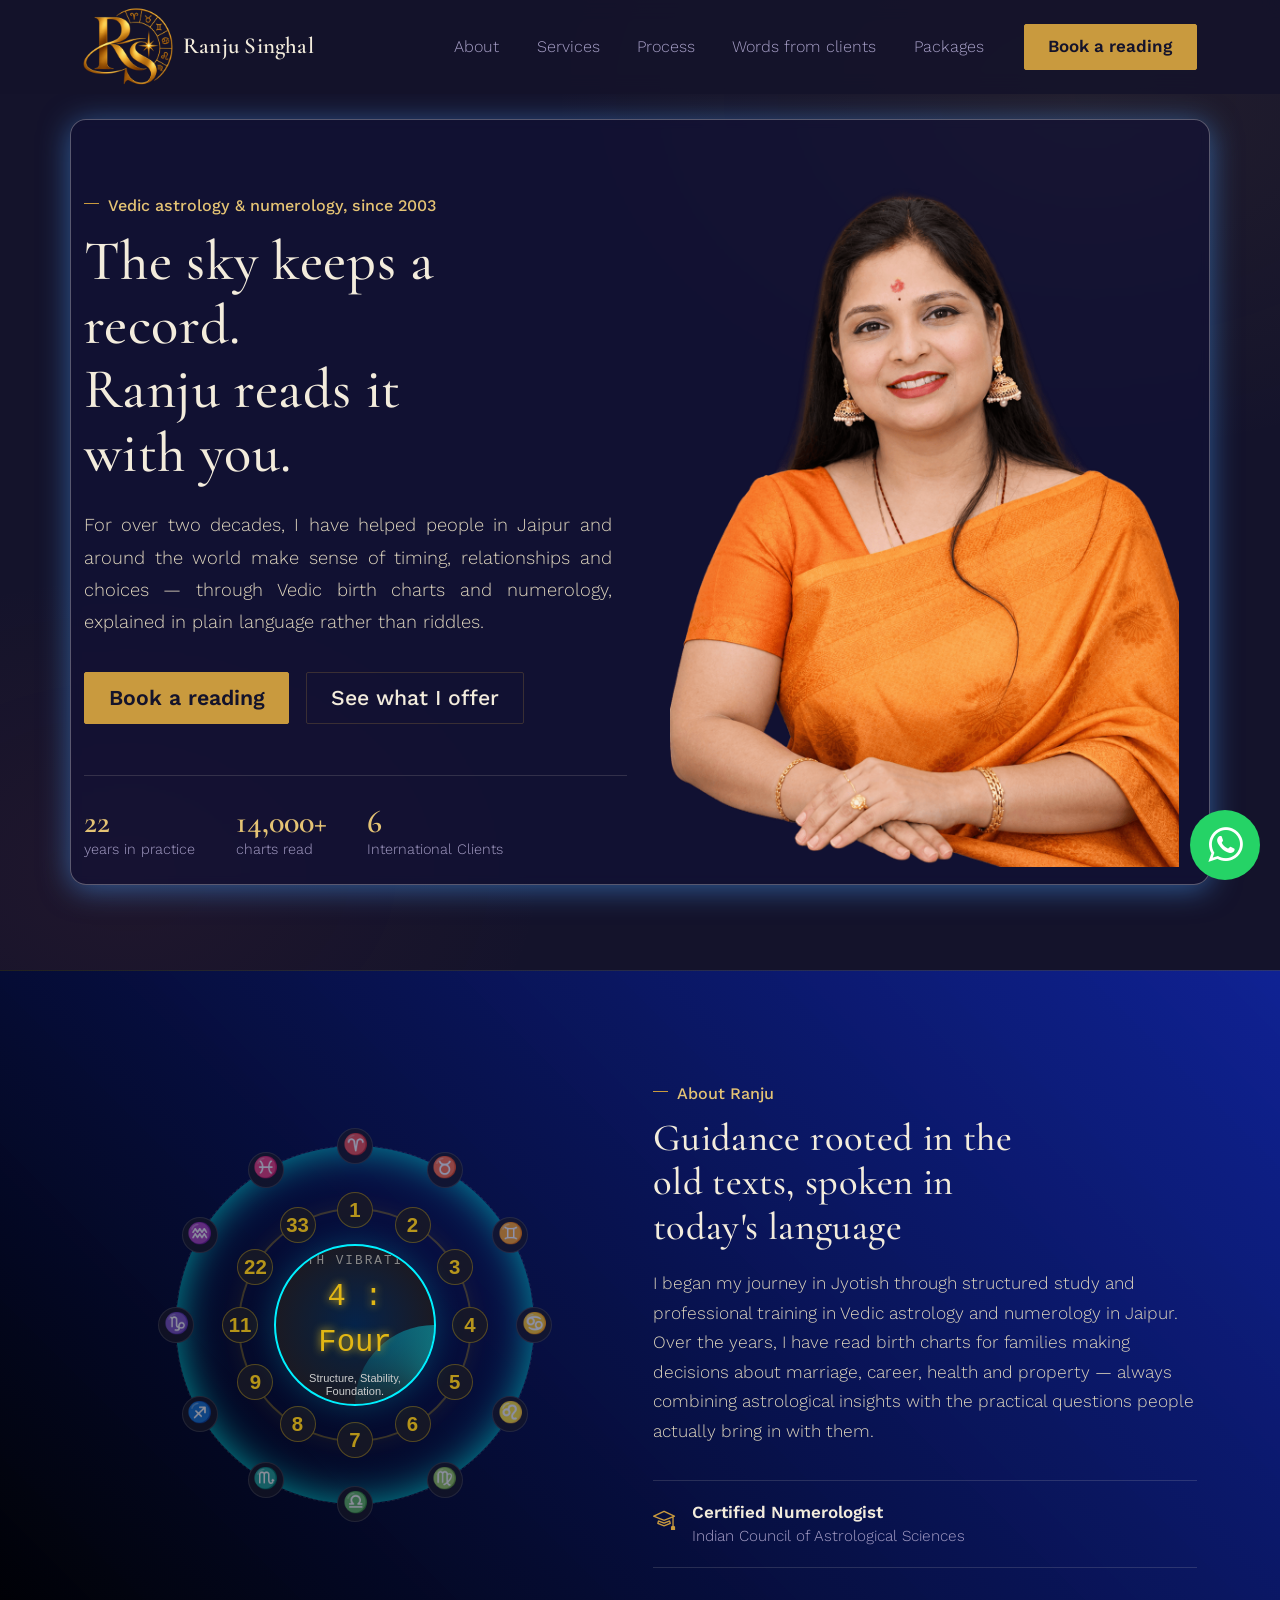
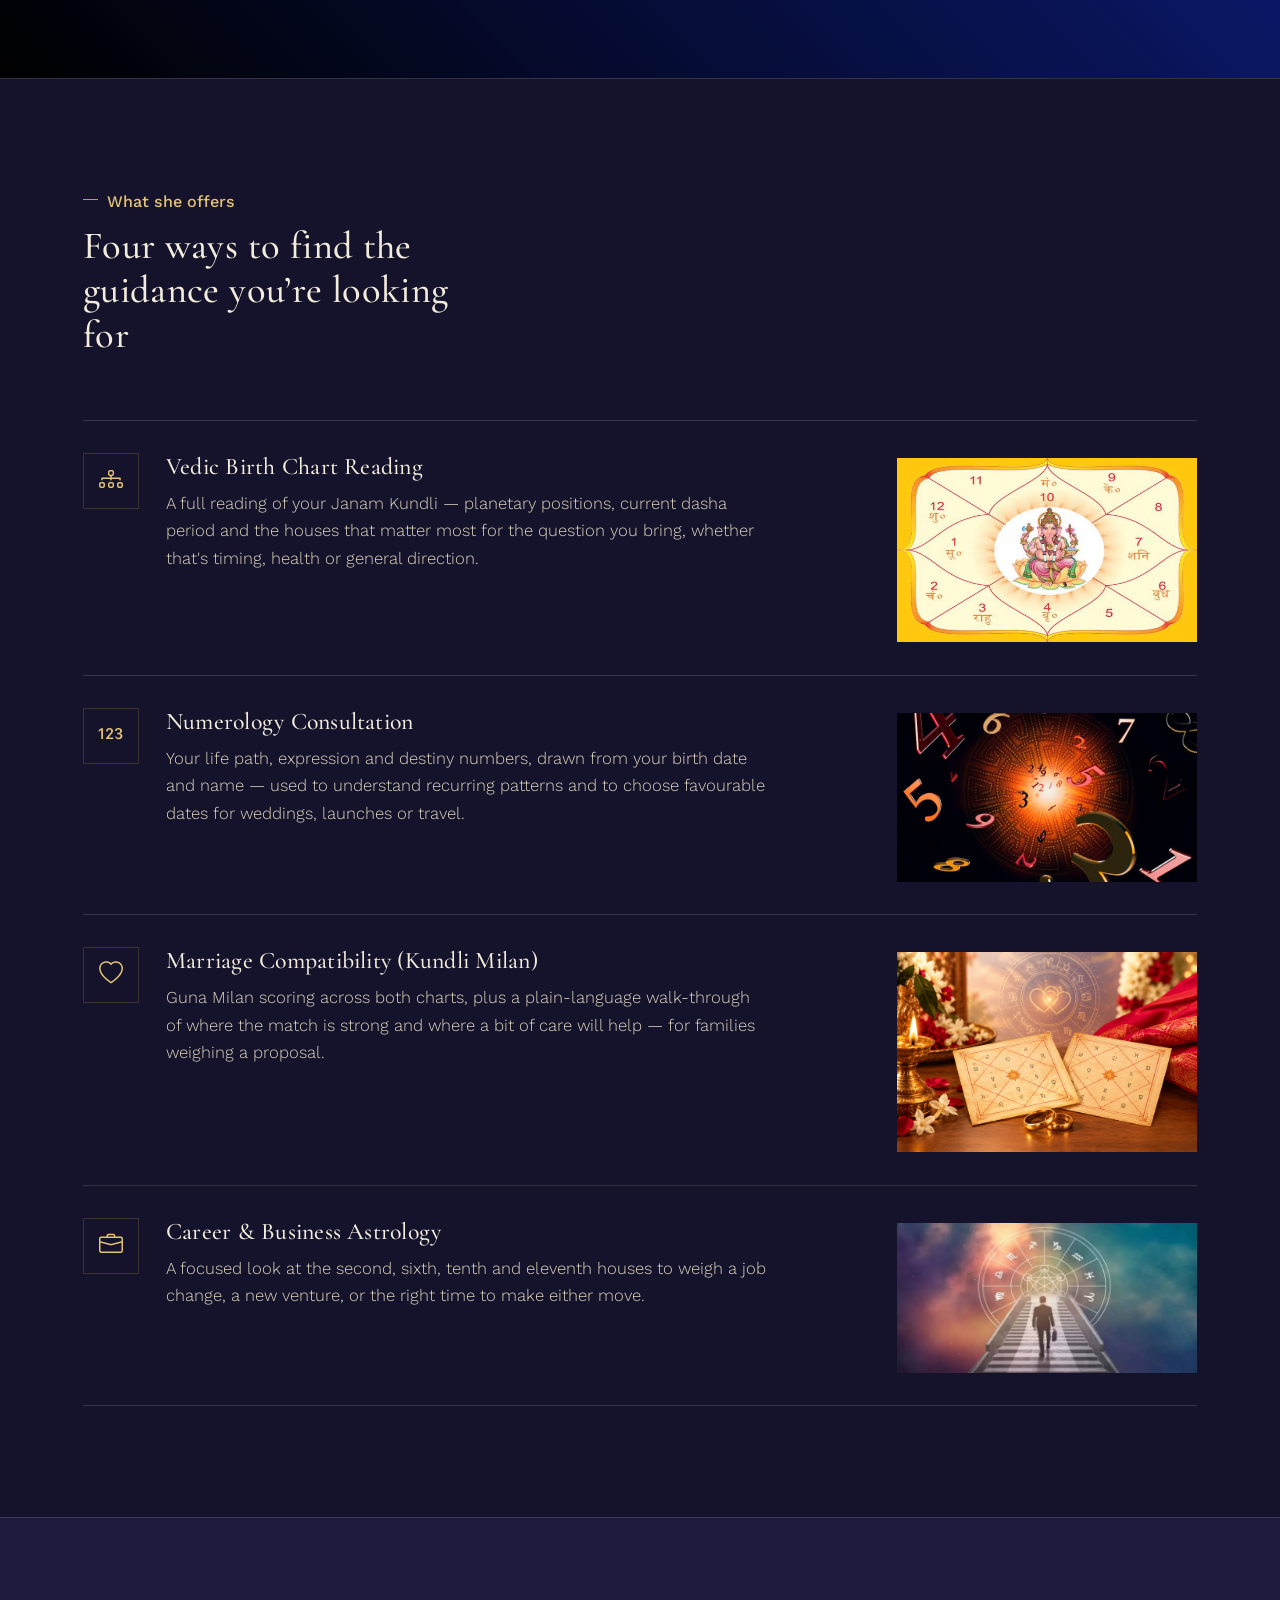
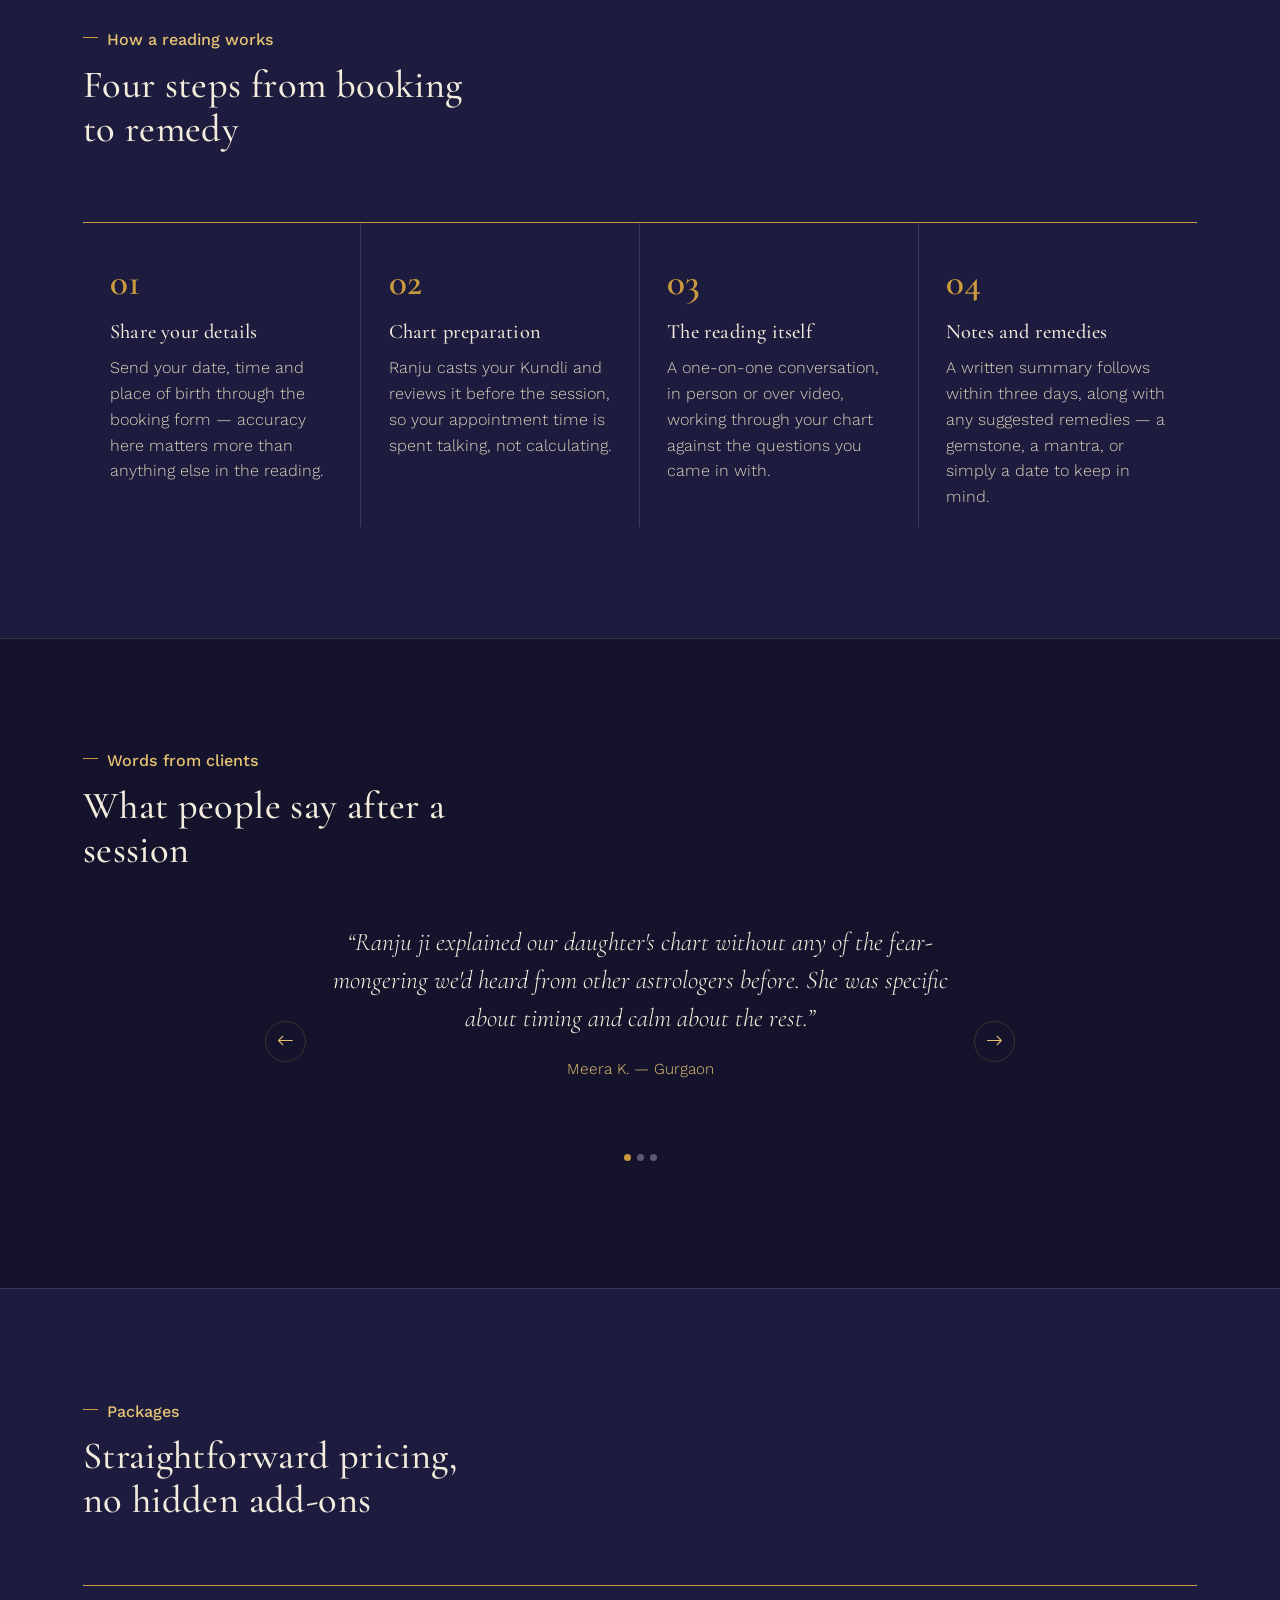
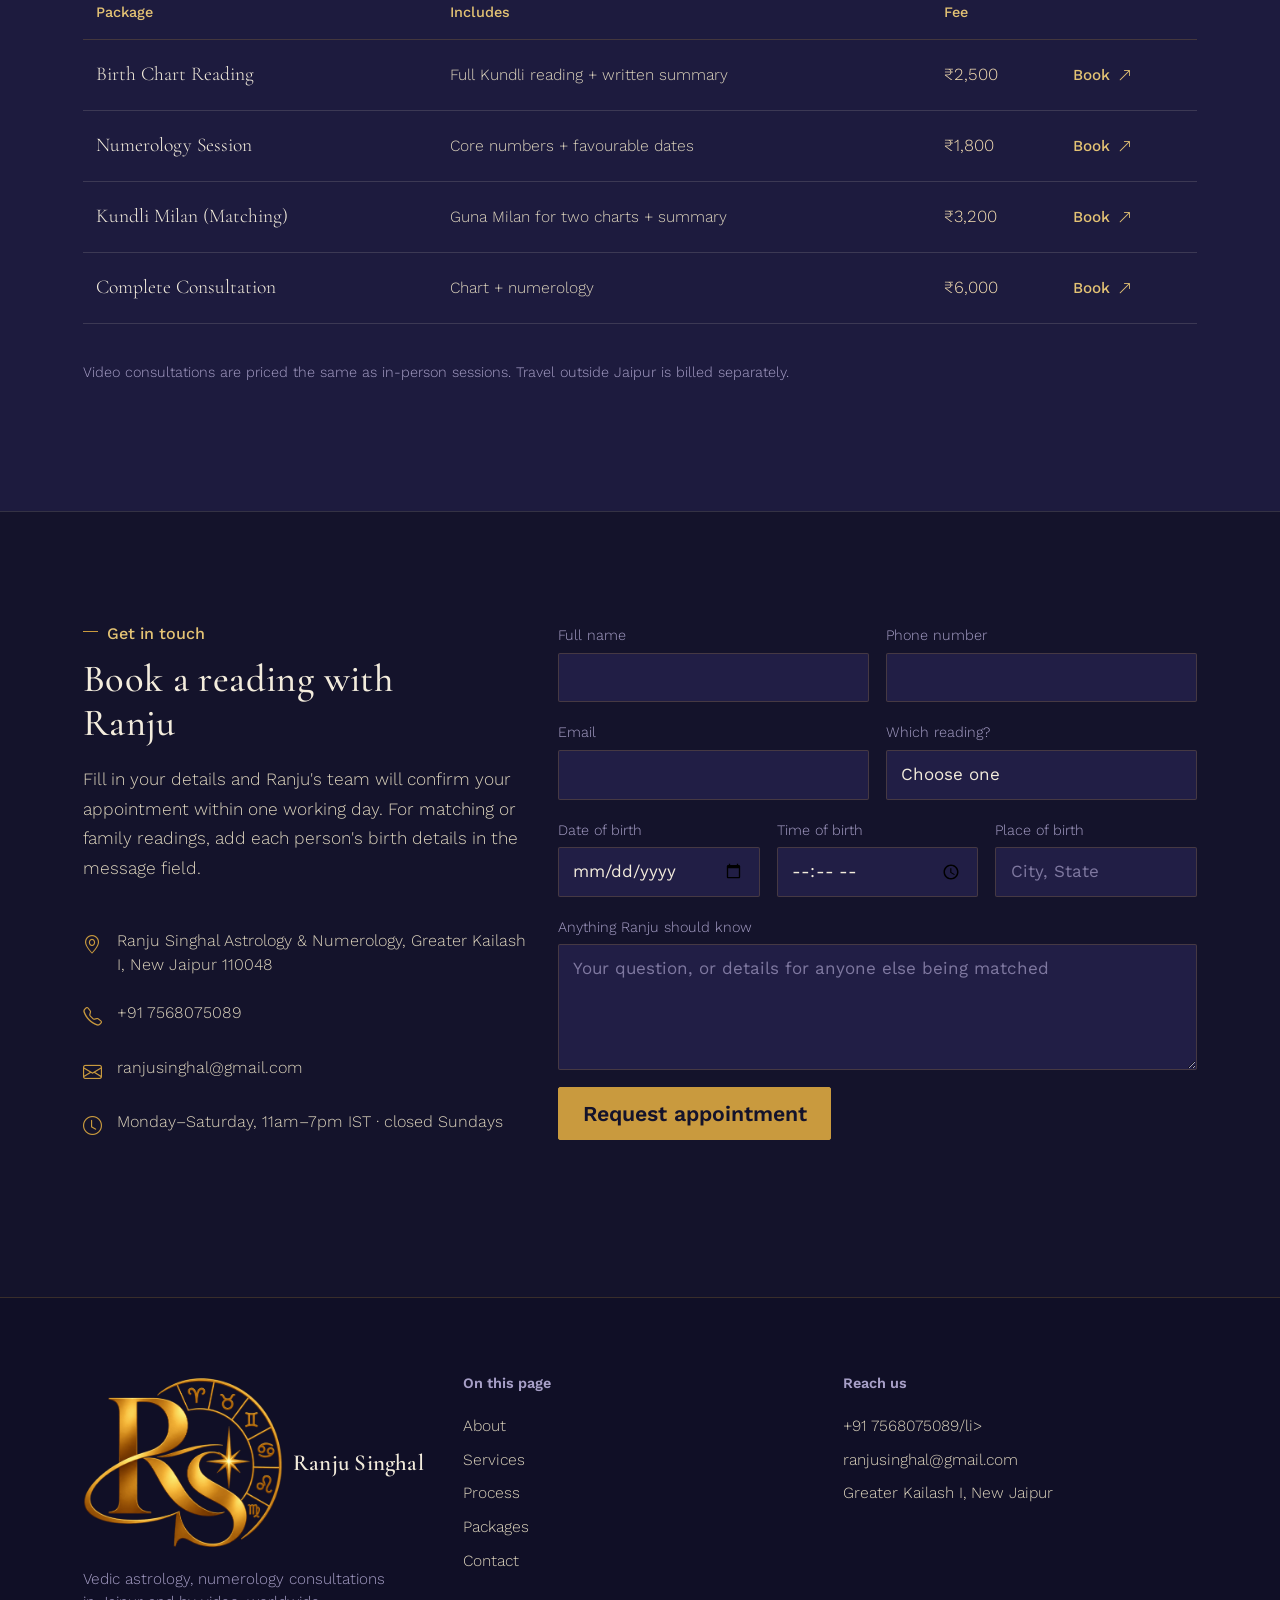
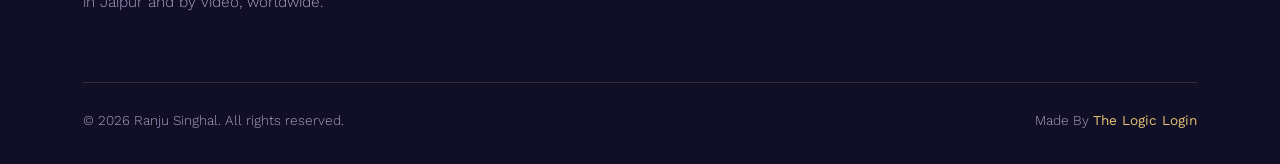
==== index.html @ 1505def8 "First commit" ====
<!DOCTYPE html>
<html lang="en">

<head>
  <meta charset="UTF-8">
  <meta name="viewport" content="width=device-width, initial-scale=1.0">
  <title>Ranju Singhal — Vedic Astrology &amp; Numerology</title>
  <meta name="description"
    content="Ranju Singhal offers Vedic astrology, numerology consultations — birth chart readings, marriage matching, career guidance and personalised remedies.">

  <!-- Bootstrap 5 CSS -->
  <link href="https://cdn.jsdelivr.net/npm/bootstrap@5.3.3/dist/css/bootstrap.min.css" rel="stylesheet">
  <!-- Bootstrap Icons -->
  <link href="https://cdn.jsdelivr.net/npm/bootstrap-icons@1.11.3/font/bootstrap-icons.css" rel="stylesheet">
  <!-- Fonts -->
  <link rel="preconnect" href="https://fonts.googleapis.com">
  <link
    href="https://fonts.googleapis.com/css2?family=Cormorant+Garamond:ital,wght@0,400;0,500;0,600;1,400&family=Work+Sans:wght@300;400;500;600&display=swap"
    rel="stylesheet">

  <link rel="stylesheet" href="style.css">
  <link rel="stylesheet" href="https://cdnjs.cloudflare.com/ajax/libs/font-awesome/4.7.0/css/font-awesome.min.css">

</head>


<body>

  <!-- ================= NAVBAR ================= -->
  <nav class="navbar navbar-expand-lg fixed-top site-nav" id="siteNav">
    <div class="container">
      <a class="navbar-brand" href="#top">
        <span class="brand-mark" aria-hidden="true">
          <!-- <svg width="30" height="30" viewBox="0 0 40 40">
            <circle cx="20" cy="20" r="18" fill="none" stroke="currentColor" stroke-width="1.2" />
            <path d="M20 4 A16 16 0 0 0 20 36 A11 11 0 0 1 20 4Z" fill="currentColor" />
          </svg> -->
          <img src="logo.png" alt="" width="90px">
        </span>
        <span class="brand-text">Ranju Singhal</span>
      </a>
      <button class="navbar-toggler" type="button" data-bs-toggle="collapse" data-bs-target="#navMenu"
        aria-controls="navMenu" aria-expanded="false" aria-label="Toggle navigation">
        <span class="navbar-toggler-icon"></span>
      </button>
      <div class="collapse navbar-collapse" id="navMenu">
        <ul class="navbar-nav ms-auto align-items-lg-center gap-lg-2">
          <li class="nav-item"><a class="nav-link" href="#about">About</a></li>
          <li class="nav-item"><a class="nav-link" href="#services">Services</a></li>
          <li class="nav-item"><a class="nav-link" href="#process">Process</a></li>
          <li class="nav-item"><a class="nav-link" href="#testimonials">Words from clients</a></li>
          <li class="nav-item"><a class="nav-link" href="#packages">Packages</a></li>
          <li class="nav-item ms-lg-3">
            <a class="btn btn-book" href="#contact">Book a reading</a>
          </li>
        </ul>
      </div>
    </div>
  </nav>

  <!-- ================= HERO ================= -->
  <header class="hero" id="top">

    <video autoplay muted loop id="myVideo">

      <source src="planets.mp4" type="video/mp4">


    </video>


    <style>
      #myVideo {
        position: absolute;
        right: 0;
        bottom: 0;
        min-width: 100%;
        min-height: 100%;
      }
    </style>

    <div class="container" style="position: relative;">


      <div class="row align-items-center gy-5 glass"
        style="background: #11113794; background-repeat: no-repeat; background-position: center; background-size: cover;">
        <div class="col-lg-6 order-2 order-lg-1">
          <p class="kicker">Vedic astrology &amp; numerology, since 2003</p>
          <h1 class="hero-title">The sky keeps a record.<br>Ranju reads it with you.</h1>
          <p class="hero-sub">For over two decades, I have helped people in Jaipur and around the world make
            sense of timing, relationships and choices — through Vedic birth charts and numerology, explained in
            plain language rather than riddles.</p>
          <div class="hero-actions">
            <a href="#contact" class="btn btn-book btn-lg">Book a reading</a>
            <a href="#services" class="btn btn-ghost btn-lg">See what I offer</a>
          </div>
          <div class="hero-stats">
            <div>
              <span class="stat-num">22</span>
              <span class="stat-label">years in practice</span>
            </div>
            <div>
              <span class="stat-num">14,000+</span>
              <span class="stat-label">charts read</span>
            </div>
            <div>
              <span class="stat-num">6</span>
              <span class="stat-label">International Clients</span>
            </div>
          </div>
        </div>
        <div class="col-lg-6 order-1 order-lg-2">
          <div class="wheel-wrap">
            <!-- <svg class="chart-wheel" viewBox="0 0 480 480" role="img"
              aria-label="A twelve-house Vedic birth chart wheel">
              <g class="wheel-spin">
                <circle cx="240" cy="240" r="200" class="ring-outer" />
                <circle cx="240" cy="240" r="145" class="ring-mid" />
                <circle cx="240" cy="240" r="60" class="ring-inner" />
                <g class="spokes"></g>
                <g class="ticks"></g>
              </g>
              <g class="glyphs"></g>
              <circle cx="240" cy="240" r="4" class="center-dot" />
            </svg> -->
            <img src="ranju_singhal.png" alt="" style="width: 100%;">
          </div>
        </div>
      </div>
    </div>
  </header>

  <!-- ================= ABOUT ================= -->
  <section class="section about" id="about">
    <div class="container">
      <div class="row gy-5 align-items-center">
        <div class="col-lg-6">

          <!-- <img src="ranju_singhal.png" alt="" style="width: 100%;"> -->
          <div class="astrolabe-wrapper">
            <div class="astrolabe-container" id="astroContainer">

              <canvas id="laserCanvas"></canvas>

              <div class="ring ring-outer" id="zodiacRing">
                <!-- Zodiac signs injected by JS -->
              </div>

              <div class="ring ring-inner" id="numberRing">
                <!-- Numbers injected by JS -->
              </div>

              <div class="center-core">
                <div class="readout-title" id="readoutTitle">Aligning</div>
                <div class="readout-value" id="readoutValue">...</div>
                <div class="readout-desc" id="readoutDesc">Analyzing cosmic and numerical vibrations.</div>
              </div>

            </div>
          </div>

        </div>
        <div class="col-lg-6">
          <p class="kicker">About Ranju</p>
          <h2 class="section-title">Guidance rooted in the old texts, spoken in today's language</h2>
          <p class="lede">I began my journey in Jyotish through structured study and professional training in Vedic
            astrology and numerology in Jaipur. Over the years, I have read birth charts for families making decisions
            about marriage, career, health and property — always combining astrological insights with the practical
            questions people actually bring in with them.
          </p>
          <!-- <p class="lede">Her sessions run in Hindi or English, in person at her Jaipur practice or over video call for
            clients further away. She keeps every reading grounded in the chart in front of her rather than general
            predictions, and follows up in writing so nothing said in the room gets lost.</p> -->
          <ul class="credential-list">
            <!-- <li><i class="bi bi-award"></i>
              <div><strong>Jyotish Acharya</strong><span>Bharatiya Vidya Bhavan, Jaipur</span></div>
            </li> -->
            <li><i class="bi bi-mortarboard"></i>
              <div><strong>Certified Numerologist</strong><span>Indian Council of Astrological Sciences</span></div>
            </li>
            <!-- <li><i class="bi bi-translate"></i>
              <div><strong>Hindi, English, Punjabi</strong><span>consultations in all three</span></div>
            </li>
            <li><i class="bi bi-people"></i>
              <div><strong>14,000+ consultations</strong><span>since 2003</span></div>
            </li> -->
          </ul>
        </div>
      </div>
    </div>
  </section>

  <!-- ================= SERVICES ================= -->
  <section class="section services" id="services">
    <div class="container">
      <div class="row">
        <div class="col-lg-7">
          <p class="kicker">What she offers</p>
          <h2 class="section-title">Four ways to find the guidance you’re looking for</h2>
        </div>
      </div>

      <div class="service-list">

        <div class="service-row">
          <div class="service-icon"><i class="bi bi-diagram-3"></i></div>
          <div class="service-body">
            <h3>Vedic Birth Chart Reading</h3>
            <p>A full reading of your Janam Kundli — planetary positions, current dasha period and the houses that
              matter most for the question you bring, whether that's timing, health or general direction.</p>
          </div>
          <div class="service-meta">

            <img src="kundli_reading.jpeg" style="width: 300px;" alt="">

          </div>
        </div>

        <div class="service-row">
          <div class="service-icon"><i class="bi bi-123"></i></div>
          <div class="service-body">
            <h3>Numerology Consultation</h3>
            <p>Your life path, expression and destiny numbers, drawn from your birth date and name — used to understand
              recurring patterns and to choose favourable dates for weddings, launches or travel.</p>
          </div>
          <div class="service-meta">
            <img src="numerology.jpg" width="300px" alt="">
          </div>
        </div>

        <div class="service-row">
          <div class="service-icon"><i class="bi bi-heart"></i></div>
          <div class="service-body">
            <h3>Marriage Compatibility (Kundli Milan)</h3>
            <p>Guna Milan scoring across both charts, plus a plain-language walk-through of where the match is strong
              and where a bit of care will help — for families weighing a proposal.</p>
          </div>
          <div class="service-meta">
            <img src="kundli_milan.png" style="width: 300px;" alt="">
          </div>
        </div>

        <!-- <div class="service-row">
          <div class="service-icon"><i class="bi bi-hand-index-thumb"></i></div>
          <div class="service-body">
            <h3>Palm Reading</h3>
            <p>A traditional Hast Rekha reading of the major and minor lines, mounts and finger length — usually done
              alongside a birth chart reading for a fuller picture, but also offered on its own.</p>
          </div>
          <div class="service-meta">In person only · 30 min</div>
        </div> -->

        <!-- <div class="service-row">
          <div class="service-icon"><i class="bi bi-compass"></i></div>
          <div class="service-body">
            <h3>Vastu Shastra Consultation</h3>
            <p>A room-by-room review of a home or office against Vastu principles, with a short list of practical,
              low-cost changes — not a demand to rebuild.</p>
          </div>
          <div class="service-meta">Site visit or floor plan · 90 min</div>
        </div> -->

        <div class="service-row">
          <div class="service-icon"><i class="bi bi-briefcase"></i></div>
          <div class="service-body">
            <h3>Career &amp; Business Astrology</h3>
            <p>A focused look at the second, sixth, tenth and eleventh houses to weigh a job change, a new venture, or
              the right time to make either move.</p>
          </div>
          <div class="service-meta">
            <img src="career.jpeg" width="300px" alt="">
          </div>
        </div>

      </div>
    </div>
  </section>

  <!-- ================= PROCESS ================= -->
  <section class="section process" id="process">
    <div class="container">
      <div class="row">
        <div class="col-lg-7">
          <p class="kicker">How a reading works</p>
          <h2 class="section-title">Four steps from booking to remedy</h2>
        </div>
      </div>

      <div class="steps">
        <div class="step">
          <div class="step-num">01</div>
          <h3>Share your details</h3>
          <p>Send your date, time and place of birth through the booking form — accuracy here matters more than anything
            else in the reading.</p>
        </div>
        <div class="step">
          <div class="step-num">02</div>
          <h3>Chart preparation</h3>
          <p>Ranju casts your Kundli and reviews it before the session, so your appointment time is spent talking, not
            calculating.</p>
        </div>
        <div class="step">
          <div class="step-num">03</div>
          <h3>The reading itself</h3>
          <p>A one-on-one conversation, in person or over video, working through your chart against the questions you
            came in with.</p>
        </div>
        <div class="step">
          <div class="step-num">04</div>
          <h3>Notes and remedies</h3>
          <p>A written summary follows within three days, along with any suggested remedies — a gemstone, a mantra, or
            simply a date to keep in mind.</p>
        </div>
      </div>
    </div>
  </section>

  <!-- ================= TESTIMONIALS ================= -->
  <section class="section testimonials" id="testimonials">
    <div class="container">
      <p class="kicker">Words from clients</p>
      <h2 class="section-title">What people say after a session</h2>

      <div id="testimonialCarousel" class="carousel slide testimonial-carousel" data-bs-ride="carousel"
        data-bs-interval="7000">
        <div class="carousel-inner">
          <div class="carousel-item active">
            <blockquote>
              <p>Ranju ji explained our daughter's chart without any of the fear-mongering we'd heard from other
                astrologers before. She was specific about timing and calm about the rest.</p>
              <footer>Meera K. — Gurgaon</footer>
            </blockquote>
          </div>
          <div class="carousel-item">
            <blockquote>
              <p>We asked for a Kundli Milan before our engagement. The session was thorough and she was honest about
                the one area that needed attention, with a simple remedy rather than a reason to worry.</p>
              <footer>Arjun &amp; Priya S. — Jaipur</footer>
            </blockquote>
          </div>
          <div class="carousel-item">
            <blockquote>
              <p>I'd never taken numerology seriously until a friend insisted. Ranju's reading of my name and birth
                number matched patterns in my career I hadn't put into words myself.</p>
              <footer>Farhan A. — Mumbai (video consultation)</footer>
            </blockquote>
          </div>
        </div>
        <button class="carousel-control-prev" type="button" data-bs-target="#testimonialCarousel" data-bs-slide="prev">
          <span class="carousel-arrow"><i class="bi bi-arrow-left"></i></span>
          <span class="visually-hidden">Previous</span>
        </button>
        <button class="carousel-control-next" type="button" data-bs-target="#testimonialCarousel" data-bs-slide="next">
          <span class="carousel-arrow"><i class="bi bi-arrow-right"></i></span>
          <span class="visually-hidden">Next</span>
        </button>
        <div class="carousel-indicators">
          <button type="button" data-bs-target="#testimonialCarousel" data-bs-slide-to="0" class="active"
            aria-current="true" aria-label="Testimonial 1"></button>
          <button type="button" data-bs-target="#testimonialCarousel" data-bs-slide-to="1"
            aria-label="Testimonial 2"></button>
          <button type="button" data-bs-target="#testimonialCarousel" data-bs-slide-to="2"
            aria-label="Testimonial 3"></button>
        </div>
      </div>
    </div>
  </section>

  <!-- ================= PACKAGES ================= -->
  <section class="section packages" id="packages">
    <div class="container">
      <div class="row">
        <div class="col-lg-7">
          <p class="kicker">Packages</p>
          <h2 class="section-title">Straightforward pricing, no hidden add-ons</h2>
        </div>
      </div>

      <div class="table-responsive package-table-wrap">
        <table class="table package-table align-middle">
          <thead>
            <tr>
              <th scope="col">Package</th>
              <th scope="col">Includes</th>
              <!-- <th scope="col">Duration</th> -->
              <th scope="col">Fee</th>
              <th scope="col"></th>
            </tr>
          </thead>
          <tbody>
            <tr>
              <td>Birth Chart Reading</td>
              <td>Full Kundli reading + written summary</td>
              <!-- <td>75 min</td> -->
              <td>₹2,500</td>
              <td><a href="#contact" class="link-book">Book <i class="bi bi-arrow-up-right"></i></a></td>
            </tr>
            <tr>
              <td>Numerology Session</td>
              <td>Core numbers + favourable dates</td>
              <!-- <td>45 min</td> -->
              <td>₹1,800</td>
              <td><a href="#contact" class="link-book">Book <i class="bi bi-arrow-up-right"></i></a></td>
            </tr>
            <tr>
              <td>Kundli Milan (Matching)</td>
              <td>Guna Milan for two charts + summary</td>
              <!-- <td>60 min</td> -->
              <td>₹3,200</td>
              <td><a href="#contact" class="link-book">Book <i class="bi bi-arrow-up-right"></i></a></td>
            </tr>
            <tr>
              <td>Complete Consultation</td>
              <td>Chart + numerology</td>
              <!-- <td>2.5 hrs</td> -->
              <td>₹6,000</td>
              <td><a href="#contact" class="link-book">Book <i class="bi bi-arrow-up-right"></i></a></td>
            </tr>
            
          </tbody>
        </table>
      </div>
      <p class="package-note">Video consultations are priced the same as in-person sessions. Travel outside Jaipur is
        billed separately.</p>
    </div>
  </section>

  <!-- ================= CONTACT ================= -->
  <section class="section contact" id="contact">
    <div class="container">
      <div class="row gy-5">
        <div class="col-lg-5">
          <p class="kicker">Get in touch</p>
          <h2 class="section-title">Book a reading with Ranju</h2>
          <p class="lede">Fill in your details and Ranju's team will confirm your appointment within one working day.
            For matching or family readings, add each person's birth details in the message field.</p>

          <ul class="contact-info">
            <li><i class="bi bi-geo-alt"></i><span>Ranju Singhal Astrology & Numerology, Greater Kailash I, New Jaipur
                110048</span></li>
            <li><i class="bi bi-telephone"></i><span>+91 7568075089</span></li>
            <li><i class="bi bi-envelope"></i><span>ranjusinghal@gmail.com</span></li>
            <li><i class="bi bi-clock"></i><span>Monday–Saturday, 11am–7pm IST · closed Sundays</span></li>
          </ul>

          <!-- <div class="social-row">
            <a href="#" aria-label="Instagram"><i class="bi bi-instagram"></i></a>
            <a href="#" aria-label="YouTube"><i class="bi bi-youtube"></i></a>
            <a href="https://wa.me/917568075089" target="_blank" aria-label="WhatsApp"><i class="bi bi-whatsapp"></i></a>
          </div> -->
        </div>

        <div class="col-lg-7">
          <form class="booking-form needs-validation" id="bookingForm" novalidate>
            <div class="row g-3">
              <div class="col-md-6">
                <label for="fullName" class="form-label">Full name</label>
                <input type="text" class="form-control" id="fullName" required>
                <div class="invalid-feedback">Please tell us your name.</div>
              </div>
              <div class="col-md-6">
                <label for="phone" class="form-label">Phone number</label>
                <input type="tel" class="form-control" id="phone" required>
                <div class="invalid-feedback">Please add a phone number.</div>
              </div>
              <div class="col-md-6">
                <label for="email" class="form-label">Email</label>
                <input type="email" class="form-control" id="email" required>
                <div class="invalid-feedback">Please enter a valid email.</div>
              </div>
              <div class="col-md-6">
                <label for="service" class="form-label">Which reading?</label>
                <select class="form-select" id="service" required>
                  <option value="" selected disabled>Choose one</option>
                  <option>Vedic Birth Chart Reading</option>
                  <option>Numerology Consultation</option>
                  <option>Marriage Compatibility (Kundli Milan)</option>
                  <!-- <option>Palm Reading</option> -->
                  <!-- <option>Vastu Shastra Consultation</option> -->
                  <option>Career &amp; Business Astrology</option>
                </select>
                <div class="invalid-feedback">Please choose a reading.</div>
              </div>
              <div class="col-md-4">
                <label for="dob" class="form-label">Date of birth</label>
                <input type="date" class="form-control" id="dob" required>
                <div class="invalid-feedback">Required for chart preparation.</div>
              </div>
              <div class="col-md-4">
                <label for="tob" class="form-label">Time of birth</label>
                <input type="time" class="form-control" id="tob" required>
              </div>
              <div class="col-md-4">
                <label for="pob" class="form-label">Place of birth</label>
                <input type="text" class="form-control" id="pob" placeholder="City, State" required>
              </div>
              <div class="col-12">
                <label for="message" class="form-label">Anything Ranju should know</label>
                <textarea class="form-control" id="message" rows="4"
                  placeholder="Your question, or details for anyone else being matched"></textarea>
              </div>
              <div class="col-12">
                <button class="btn btn-book btn-lg" type="submit">Request appointment</button>
                <span class="form-status" id="formStatus" role="status" aria-live="polite"></span>
              </div>
            </div>
          </form>
        </div>
      </div>
    </div>
  </section>

  <!-- ================= FOOTER ================= -->
  <footer class="site-footer">
    <div class="container">
      <div class="row gy-4 align-items-start">
        <div class="col-lg-4">
          <a class="navbar-brand" href="#top">
            <span class="brand-mark" aria-hidden="true">
              <!-- <svg width="26" height="26" viewBox="0 0 40 40">
                <circle cx="20" cy="20" r="18" fill="none" stroke="currentColor" stroke-width="1.2" />
                <path d="M20 4 A16 16 0 0 0 20 36 A11 11 0 0 1 20 4Z" fill="currentColor" />
              </svg> -->
              <img src="logo.png" alt="" width="200">
            </span>
            <span class="brand-text">Ranju Singhal</span>
          </a>
          <p class="footer-note">Vedic astrology, numerology consultations in Jaipur and by video,
            worldwide.</p>
        </div>
        <div class="col-lg-4">
          <h4>On this page</h4>
          <ul class="footer-links">
            <li><a href="#about">About</a></li>
            <li><a href="#services">Services</a></li>
            <li><a href="#process">Process</a></li>
            <li><a href="#packages">Packages</a></li>
            <li><a href="#contact">Contact</a></li>
          </ul>
        </div>
        <div class="col-lg-4">
          <h4>Reach us</h4>
          <ul class="footer-links">
            <li>+91 7568075089/li>
            <li>ranjusinghal@gmail.com</li>
            <li>Greater Kailash I, New Jaipur</li>
          </ul>
        </div>
      </div>
      <div class="footer-bottom">
        <span>&copy; <span id="year"></span> Ranju Singhal. All rights reserved.</span>
        <span>Made By <strong><a href="http://thelogiclogin.com" target="_blank">The Logic Login</a></strong></span>
      </div>
    </div>

    <a href="https://wa.me/917568075089" target="_blank" class="btn-whatsapp-pulse">
      <i class="fa fa-whatsapp"></i>
    </a>
  </footer>

  <!-- Bootstrap JS -->
  <script src="https://cdn.jsdelivr.net/npm/bootstrap@5.3.3/dist/js/bootstrap.bundle.min.js"></script>
  <script src="script.js"></script>
  <script>
    document.addEventListener('DOMContentLoaded', () => {
      const zodiacData = [
        { symbol: '♈', name: 'Aries', color: '#ff4d4d', desc: 'The Pioneer. Element: Fire.' },
        { symbol: '♉', name: 'Taurus', color: '#4caf50', desc: 'The Builder. Element: Earth.' },
        { symbol: '♊', name: 'Gemini', color: '#ffd54f', desc: 'The Communicator. Element: Air.' },
        { symbol: '♋', name: 'Cancer', color: '#64b5f6', desc: 'The Nurturer. Element: Water.' },
        { symbol: '♌', name: 'Leo', color: '#ff9800', desc: 'The Leader. Element: Fire.' },
        { symbol: '♍', name: 'Virgo', color: '#81c784', desc: 'The Analyst. Element: Earth.' },
        { symbol: '♎', name: 'Libra', color: '#fff176', desc: 'The Diplomat. Element: Air.' },
        { symbol: '♏', name: 'Scorpio', color: '#ba68c8', desc: 'The Transformer. Element: Water.' },
        { symbol: '♐', name: 'Sagittarius', color: '#ff8a65', desc: 'The Explorer. Element: Fire.' },
        { symbol: '♑', name: 'Capricorn', color: '#a1887f', desc: 'The Achiever. Element: Earth.' },
        { symbol: '♒', name: 'Aquarius', color: '#4dd0e1', desc: 'The Visionary. Element: Air.' },
        { symbol: '♓', name: 'Pisces', color: '#90caf9', desc: 'The Dreamer. Element: Water.' }
      ];

      const numerologyData = [
        { num: '1', name: 'One', desc: 'Independence, Innovation, Leadership.' },
        { num: '2', name: 'Two', desc: 'Harmony, Partnership, Intuition.' },
        { num: '3', name: 'Three', desc: 'Creativity, Expression, Joy.' },
        { num: '4', name: 'Four', desc: 'Structure, Stability, Foundation.' },
        { num: '5', name: 'Five', desc: 'Freedom, Change, Adventure.' },
        { num: '6', name: 'Six', desc: 'Nurturing, Healing, Responsibility.' },
        { num: '7', name: 'Seven', desc: 'Analysis, Spirituality, Wisdom.' },
        { num: '8', name: 'Eight', desc: 'Abundance, Power, Karma.' },
        { num: '9', name: 'Nine', desc: 'Humanitarianism, Completion.' },
        { num: '11', name: 'Eleven', desc: 'Master Number: Illumination.' },
        { num: '22', name: 'Twenty-Two', desc: 'Master Number: Master Builder.' },
        { num: '33', name: 'Thirty-Three', desc: 'Master Number: Master Teacher.' }
      ];

      const zodiacRing = document.getElementById('zodiacRing');
      const numberRing = document.getElementById('numberRing');
      const container = document.getElementById('astroContainer');
      const rTitle = document.getElementById('readoutTitle');
      const rValue = document.getElementById('readoutValue');
      const rDesc = document.getElementById('readoutDesc');
      const canvas = document.getElementById('laserCanvas');
      const ctx = canvas.getContext('2d');

      let autoCycleInterval;
      let isHovering = false;

      function resizeCanvas() {
        canvas.width = container.clientWidth;
        canvas.height = container.clientHeight;
      }
      window.addEventListener('resize', resizeCanvas);
      resizeCanvas();

      function drawLineToCenter(nodeEl, color) {
        ctx.clearRect(0, 0, canvas.width, canvas.height);

        // Get container rect to calculate relative center
        const containerRect = container.getBoundingClientRect();
        const centerX = containerRect.width / 2;
        const centerY = containerRect.height / 2;

        // Get node rect to calculate its current absolute center
        const nodeRect = nodeEl.getBoundingClientRect();
        const nodeX = nodeRect.left - containerRect.left + (nodeRect.width / 2);
        const nodeY = nodeRect.top - containerRect.top + (nodeRect.height / 2);

        ctx.beginPath();
        ctx.moveTo(nodeX, nodeY);
        ctx.lineTo(centerX, centerY);
        ctx.strokeStyle = color;
        ctx.lineWidth = 2;
        ctx.setLineDash([5, 5]); // Dashed laser line
        ctx.stroke();

        // Draw glowing dot at node connection point
        ctx.beginPath();
        ctx.arc(nodeX, nodeY, 4, 0, Math.PI * 2);
        ctx.fillStyle = color;
        ctx.fill();
      }

      function clearLine() {
        ctx.clearRect(0, 0, canvas.width, canvas.height);
      }

      function generateNodes(data, parentElement, radiusPct, cssClass, isCounterClockwise) {
        const count = data.length;
        data.forEach((item, index) => {
          const angle = (index * (360 / count) - 90) * (Math.PI / 180);
          // Use percentages for positioning so it scales with container
          const x = 50 + (radiusPct * Math.cos(angle));
          const y = 50 + (radiusPct * Math.sin(angle));

          const node = document.createElement('div');
          node.className = `node ${cssClass}`;
          node.innerHTML = item.symbol || item.num;
          node.style.left = `${x}%`;
          node.style.top = `${y}%`;

          if (item.color) {
            node.style.setProperty('#00f0ff', item.color); // override for zodiac
          }

          // Hover Events
          node.addEventListener('mouseenter', () => {
            isHovering = true;
            container.classList.add('paused');
            clearInterval(autoCycleInterval);

            const displayColor = item.color || '#e2b714';

            rTitle.textContent = item.symbol ? 'Zodiac Sign' : 'Numerology';
            rValue.textContent = item.name;
            rValue.style.color = displayColor;
            rValue.style.textShadow = `0 0 10px ${displayColor}`;
            rDesc.textContent = item.desc;

            // Animation frame delay ensures DOM bounds are updated before drawing
            requestAnimationFrame(() => {
              drawLineToCenter(node, displayColor);
            });
          });

          node.addEventListener('mouseleave', () => {
            isHovering = false;
            container.classList.remove('paused');
            clearLine();
            rValue.style.color = '#fff';
            rValue.style.textShadow = '0 0 8px #00f0ff';
            startAutoCycle();
          });

          parentElement.appendChild(node);
        });
      }

      // Outer ring radius is ~50%, but we use 50 inside the 100% container calculation
      generateNodes(zodiacData, zodiacRing, 50, 'node-zodiac');
      // Inner ring is 65% of the outer, so radius is ~32.5% relative to the main container
      generateNodes(numerologyData, numberRing, 50, 'node-number');

      function updateCenterRandomly() {
        if (isHovering) return;

        const useZodiac = Math.random() > 0.5;
        let data, type, color;

        if (useZodiac) {
          const idx = Math.floor(Math.random() * zodiacData.length);
          data = zodiacData[idx];
          type = "Calculating Aspect";
          color = data.color;
          rValue.innerHTML = `${data.symbol} ${data.name}`;
        } else {
          const idx = Math.floor(Math.random() * numerologyData.length);
          data = numerologyData[idx];
          type = "Path Vibration";
          color = '#e2b714';
          rValue.innerHTML = `${data.num} : ${data.name}`;
        }

        rTitle.textContent = type;
        rValue.style.color = color;
        rValue.style.textShadow = `0 0 8px ${color}`;
        rDesc.textContent = data.desc;
      }

      function startAutoCycle() {
        // Initial update
        updateCenterRandomly();
        // Cycle every 3 seconds to simulate computing data
        autoCycleInterval = setInterval(updateCenterRandomly, 3000);
      }

      startAutoCycle();
    });
  </script>

  <script>
    document.getElementById("bookingForm").addEventListener("submit", function (e) {
      e.preventDefault();

      // Bootstrap validation
      if (!this.checkValidity()) {
        e.stopPropagation();
        this.classList.add("was-validated");
        return;
      }

      // Get form values
      const fullName = document.getElementById("fullName").value.trim();
      const phone = document.getElementById("phone").value.trim();
      const email = document.getElementById("email").value.trim();
      const service = document.getElementById("service").value;
      const dob = document.getElementById("dob").value;
      const tob = document.getElementById("tob").value || "Not provided";
      const pob = document.getElementById("pob").value.trim() || "Not provided";
      const message = document.getElementById("message").value.trim() || "No additional message";

      // WhatsApp number - replace with actual number
      const whatsappNumber = "917568075089";

      // Create WhatsApp message
      const whatsappMessage =
        `*New Appointment Request*

*Full Name:* ${fullName}
*Phone:* ${phone}
*Email:* ${email}

*Reading:* ${service}

*Date of Birth:* ${dob}
*Time of Birth:* ${tob}
*Place of Birth:* ${pob}

*Additional Information:*
${message}`;

      // Encode message for URL
      const encodedMessage = encodeURIComponent(whatsappMessage);

      // WhatsApp URL
      const whatsappURL = `https://wa.me/${whatsappNumber}?text=${encodedMessage}`;

      // Open WhatsApp
      window.open(whatsappURL, "_blank");

      // Optional status message
      document.getElementById("formStatus").textContent = "Opening WhatsApp...";

      // Optional: reset form
      this.reset();
      this.classList.remove("was-validated");
    });
  </script>
</body>

</html>
---- style.css ----
/* =========================================================
   Ranju Singhal — Vedic Astrology & Numerology
   Design tokens
   ========================================================= */
:root {
  --bg-deep: #14132B;
  /* base night-sky ink */
  --bg-panel: #1D1B3E;
  /* alternating panel, slightly lifted */
  --bg-panel-2: #211E45;
  --gold: #C99A3E;
  /* muted marigold */
  --gold-soft: #E4C374;
  --sindoor: #B8433A;
  /* deep vermilion, used sparingly */
  --ivory: #F3ECDC;
  --ivory-dim: #DCD3BC;
  --muted: #A79FC7;
  /* lavender-grey secondary text on dark */
  --line: rgba(201, 154, 62, 0.22);
  --line-soft: rgba(243, 236, 220, 0.14);

  --font-display: 'Cormorant Garamond', Georgia, serif;
  --font-body: 'Work Sans', -apple-system, sans-serif;
}

* {
  scroll-behavior: smooth;
}

@media (prefers-reduced-motion: reduce) {
  * {
    animation-duration: 0.001ms !important;
    animation-iteration-count: 1 !important;
    transition-duration: 0.001ms !important;
    scroll-behavior: auto !important;
  }
}

html,
body {
  background: var(--bg-deep);
  color: var(--ivory);
  font-family: var(--font-body);
  font-weight: 300;
  font-size: 17px;
  overflow-x: hidden;
}

h1,
h2,
h3,
.brand-text {
  font-family: var(--font-display);
  color: var(--ivory);
  letter-spacing: 0.01em;
}

a {
  color: var(--gold-soft);
  text-decoration: none;
}

a:hover {
  color: var(--gold);
}

::selection {
  background: var(--gold);
  color: var(--bg-deep);
}

:focus-visible {
  outline: 2px solid var(--gold-soft);
  outline-offset: 3px;
}

.kicker {
  font-family: var(--font-body);
  font-size: 0.95rem;
  color: var(--gold-soft);
  font-weight: 500;
  margin-bottom: 0.6rem;
  position: relative;
  padding-left: 1.4rem;
}

.kicker::before {
  content: "";
  position: absolute;
  left: 0;
  top: 0.55em;
  width: 0.9rem;
  height: 1px;
  background: var(--gold);
}

.section-title {
  font-size: clamp(1.9rem, 3vw, 2.6rem);
  font-weight: 500;
  max-width: 22ch;
  margin-bottom: 1.2rem;
  line-height: 1.15;
}

.lede {
  color: var(--ivory-dim);
  max-width: 62ch;
  line-height: 1.7;
  font-size: 1.02rem;
  margin-bottom: 1.2rem;
}

.section {
  padding: 6.5rem 0;
  border-top: 1px solid var(--line-soft);
}

.about {
  /* background: var(--bg-panel); */
  background: linear-gradient(45deg, black, #0d28c0b3);
}

.services {
  background: var(--bg-deep);
}

.process {
  background: var(--bg-panel);
}

.testimonials {
  background: var(--bg-deep);
}

.packages {
  background: var(--bg-panel);
}

.contact {
  background: var(--bg-deep);
}

/* =========================================================
   Navbar
   ========================================================= */
.site-nav {
  background: rgba(20, 19, 43, 0.86);
  backdrop-filter: blur(10px);
  border-bottom: 1px solid transparent;
  transition: border-color .3s ease, background-color .3s ease;
  padding: 0.1rem 0;
}

.site-nav.scrolled {
  border-bottom-color: var(--line);
  background: rgba(20, 19, 43, 0.97);
}

.navbar-brand {
  display: flex;
  align-items: center;
  gap: 0.6rem;
}

.brand-mark {
  color: var(--gold);
}

.brand-text {
  font-size: 1.35rem;
  font-weight: 600;
  color: var(--ivory);
}

.nav-link {
  color: var(--muted) !important;
  font-size: 0.95rem;
  padding: 0.5rem 0.85rem !important;
  transition: color .2s ease;
}

.nav-link:hover {
  color: var(--ivory) !important;
}

.navbar-toggler {
  border-color: var(--line);
  box-shadow: none !important;
}

.navbar-toggler-icon {
  background-image: url("data:image/svg+xml,%3csvg xmlns='http://www.w3.org/2000/svg' viewBox='0 0 30 30'%3e%3cpath stroke='%23E4C374' stroke-width='2' stroke-linecap='round' stroke-miterlimit='10' d='M4 7h22M4 15h22M4 23h22'/%3e%3c/svg%3e");
}

.btn-book {
  background: var(--gold);
  border: 1px solid var(--gold);
  color: var(--bg-deep);
  font-family: var(--font-body);
  font-weight: 600;
  padding: 0.55rem 1.4rem;
  border-radius: 2px;
  transition: background-color .2s ease, color .2s ease, transform .15s ease;
}

.btn-book:hover {
  background: var(--gold-soft);
  border-color: var(--gold-soft);
  color: var(--bg-deep);
  transform: translateY(-1px);
}

.btn-ghost {
  background: transparent;
  border: 1px solid var(--line);
  color: var(--ivory);
  font-weight: 500;
  padding: 0.55rem 1.4rem;
  border-radius: 2px;
  transition: border-color .2s ease, color .2s ease;
}

.btn-ghost:hover {
  border-color: var(--gold);
  color: var(--gold-soft);
}

/* =========================================================
   Hero
   ========================================================= */
.hero {
  padding: 10rem 0 5rem;
  background:
    radial-gradient(ellipse 900px 600px at 85% 10%, rgba(201, 154, 62, 0.08), transparent 60%),
    radial-gradient(ellipse 700px 500px at 10% 90%, rgba(184, 67, 58, 0.07), transparent 60%),
    var(--bg-deep);
  position: relative;
}

.hero-title {
  font-size: clamp(2.4rem, 4.4vw, 3.6rem);
  font-weight: 500;
  line-height: 1.14;
  margin-bottom: 1.4rem;
  max-width: 14ch;
}

.hero-sub {
  color: var(--ivory-dim);
  font-size: 1.08rem;
  line-height: 1.75;
  max-width: 48ch;
  margin-bottom: 2rem;
  text-align: justify;
}

.hero-actions {
  display: flex;
  gap: 1rem;
  flex-wrap: wrap;
  margin-bottom: 3rem;
}

.hero-stats {
  display: flex;
  gap: 2.4rem;
  flex-wrap: wrap;
  border-top: 1px solid var(--line-soft);
  padding-top: 1.6rem;
}

.hero-stats div {
  display: flex;
  flex-direction: column;
}

.stat-num {
  font-family: var(--font-display);
  font-size: 1.9rem;
  color: var(--gold-soft);
  font-weight: 600;
  line-height: 1.1;
}

.stat-label {
  color: var(--muted);
  font-size: 0.85rem;
}

/* Birth chart wheel */
.wheel-wrap {
  display: flex;
  justify-content: center;
  align-items: center;
  padding: 1rem;
}

.chart-wheel {
  width: 100%;
  max-width: 460px;
  height: auto;
  color: var(--gold);
  filter: drop-shadow(0 0 40px rgba(201, 154, 62, 0.10));
}

.ring-outer,
.ring-mid,
.ring-inner {
  fill: none;
  stroke: var(--gold);
  stroke-width: 1;
  opacity: 0.55;
}

.ring-inner {
  opacity: 0.8;
}

.wheel-spin {
  transform-origin: 240px 240px;
  animation: spin 140s linear infinite;
}

@keyframes spin {
  to {
    transform: rotate(360deg);
  }
}

.glyphs text {
  fill: var(--ivory-dim);
  font-family: var(--font-display);
  font-size: 15px;
  text-anchor: middle;
  dominant-baseline: middle;
}

.center-dot {
  fill: var(--sindoor);
}

/* =========================================================
   About
   ========================================================= */
.portrait-frame {
  border: 1px solid var(--line);
  padding: 1.2rem;
  max-width: 340px;
}

.portrait-placeholder {
  aspect-ratio: 5/6;
  border: 1px solid var(--line-soft);
  display: flex;
  flex-direction: column;
  justify-content: flex-end;
  align-items: center;
  color: var(--gold-soft);
  padding-bottom: 1.4rem;
  background: linear-gradient(180deg, transparent, rgba(201, 154, 62, 0.05));
}

.portrait-placeholder svg {
  width: 55%;
  height: auto;
  margin-bottom: 0.5rem;
}

.portrait-placeholder span {
  font-family: var(--font-display);
  font-size: 1.3rem;
  color: var(--ivory);
}

.portrait-caption {
  font-size: 0.8rem;
  color: var(--muted);
  margin: 0.8rem 0 0;
  text-align: center;
}

.credential-list {
  list-style: none;
  padding: 0;
  margin: 2rem 0 0;
  border-top: 1px solid var(--line-soft);
}

.credential-list li {
  display: flex;
  align-items: flex-start;
  gap: 1rem;
  padding: 1.1rem 0;
  border-bottom: 1px solid var(--line-soft);
}

.credential-list i {
  color: var(--gold);
  font-size: 1.3rem;
  margin-top: 0.2rem;
  flex: 0 0 auto;
}

.credential-list strong {
  display: block;
  color: var(--ivory);
  font-weight: 600;
  font-size: 1rem;
}

.credential-list span {
  display: block;
  color: var(--muted);
  font-size: 0.9rem;
}

/* =========================================================
   Services (list, not identical cards)
   ========================================================= */
.service-list {
  margin-top: 2.5rem;
  border-top: 1px solid var(--line-soft);
}

.service-row {
  display: grid;
  grid-template-columns: 56px 1fr auto;
  gap: 1.6rem;
  align-items: start;
  padding: 1.9rem 0;
  border-bottom: 1px solid var(--line-soft);
}

.service-icon {
  width: 56px;
  height: 56px;
  border: 1px solid var(--line);
  display: flex;
  align-items: center;
  justify-content: center;
  color: var(--gold-soft);
  font-size: 1.4rem;
}

.service-body h3 {
  font-size: 1.4rem;
  font-weight: 500;
  margin-bottom: 0.5rem;
}

.service-body p {
  color: var(--ivory-dim);
  max-width: 60ch;
  margin: 0;
  line-height: 1.65;
  font-size: 0.98rem;
}

.service-meta {
  color: var(--muted);
  font-size: 0.85rem;
  white-space: nowrap;
  padding-top: 0.3rem;
  text-align: right;
}

@media (max-width:767px) {
  .service-row {
    grid-template-columns: 48px 1fr;
    grid-template-areas: "icon title" "body body" "meta meta";
  }

  .service-icon {
    grid-area: icon;
    width: 48px;
    height: 48px;
  }

  .service-body {
    grid-area: body;
  }

  .service-row h3 {
    grid-area: title;
    align-self: center;
    margin: 0;
  }

  .service-meta {
    grid-area: meta;
    text-align: left;
    margin-top: 0.6rem;
  }
}

/* =========================================================
   Process
   ========================================================= */
.steps {
  display: grid;
  grid-template-columns: repeat(4, 1fr);
  gap: 0;
  margin-top: 3rem;
  border-top: 1px solid var(--gold);
}

.step {
  padding: 1.8rem 1.6rem 0;
  border-right: 1px solid var(--line-soft);
  position: relative;
}

.step:last-child {
  border-right: none;
}

.step-num {
  font-family: var(--font-display);
  font-size: 2.2rem;
  color: var(--gold);
  font-weight: 600;
  margin-bottom: 0.6rem;
}

.step h3 {
  font-size: 1.2rem;
  font-weight: 500;
  margin-bottom: 0.6rem;
}

.step p {
  color: var(--ivory-dim);
  font-size: 0.95rem;
  line-height: 1.6;
}

@media (max-width:991px) {
  .steps {
    grid-template-columns: repeat(2, 1fr);
  }

  .step:nth-child(2) {
    border-right: none;
  }
}

@media (max-width:575px) {
  .steps {
    grid-template-columns: 1fr;
  }

  .step {
    border-right: none;
    border-bottom: 1px solid var(--line-soft);
    padding-bottom: 1.6rem;
  }
}

/* =========================================================
   Testimonials
   ========================================================= */
.testimonial-carousel {
  max-width: 760px;
  margin: 3rem auto 0;
  padding: 0 3rem;
}

.testimonial-carousel blockquote {
  text-align: center;
  font-family: var(--font-display);
  font-size: 1.5rem;
  font-style: italic;
  color: var(--ivory);
  line-height: 1.5;
  min-height: 180px;
}

.testimonial-carousel blockquote p::before {
  content: "“";
}

.testimonial-carousel blockquote p::after {
  content: "”";
}

.testimonial-carousel footer {
  font-family: var(--font-body);
  font-style: normal;
  font-size: 0.9rem;
  color: var(--gold-soft);
  margin-top: 1.2rem;
}

.carousel-control-prev,
.carousel-control-next {
  width: 3rem;
  opacity: 1;
}

.carousel-arrow {
  width: 2.4rem;
  height: 2.4rem;
  border: 1px solid var(--line);
  display: flex;
  align-items: center;
  justify-content: center;
  color: var(--gold-soft);
  border-radius: 50%;
}

.carousel-indicators {
  position: static;
  margin-top: 2rem;
}

.carousel-indicators [data-bs-target] {
  width: 7px;
  height: 7px;
  border-radius: 50%;
  background: var(--muted);
  opacity: 0.5;
  border: none;
}

.carousel-indicators .active {
  background: var(--gold);
  opacity: 1;
}

/* =========================================================
   Packages table
   ========================================================= */
.package-table-wrap {
  margin-top: 2.5rem;
}

.package-table {
  --bs-table-bg: transparent;
  color: var(--ivory);
  border-top: 1px solid var(--gold);
}

.package-table thead th {
  color: var(--gold-soft);
  font-weight: 500;
  border-bottom: 1px solid var(--line);
  font-size: 0.85rem;
  padding: 0.9rem 0.75rem;
}

.package-table tbody td {
  border-bottom: 1px solid var(--line-soft);
  padding: 1.2rem 0.75rem;
  vertical-align: middle;
  color: wheat;
}

.package-table tbody tr td:first-child {
  font-family: var(--font-display);
  font-size: 1.15rem;
  color: var(--ivory);
}

.package-table tbody td:nth-child(2) {
  color: var(--ivory-dim);
  font-size: 0.92rem;
}

.link-book {
  color: var(--gold-soft);
  font-weight: 500;
  font-size: 0.9rem;
  white-space: nowrap;
}

.link-book i {
  font-size: 0.8rem;
  margin-left: 0.15rem;
}

.package-note {
  color: var(--muted);
  font-size: 0.85rem;
  margin-top: 1.2rem;
}

/* =========================================================
   Contact
   ========================================================= */
.contact-info {
  list-style: none;
  padding: 0;
  margin: 2rem 0;
}

.contact-info li {
  display: flex;
  align-items: flex-start;
  gap: 0.9rem;
  padding: 0.7rem 0;
  color: var(--ivory-dim);
  font-size: 0.95rem;
}

.contact-info i {
  color: var(--gold);
  font-size: 1.1rem;
  margin-top: 0.15rem;
}

.social-row {
  display: flex;
  gap: 1rem;
}

.social-row a {
  width: 2.4rem;
  height: 2.4rem;
  border: 1px solid var(--line);
  display: flex;
  align-items: center;
  justify-content: center;
  color: var(--gold-soft);
  transition: border-color .2s ease, color .2s ease;
}

.social-row a:hover {
  border-color: var(--gold);
  color: var(--gold);
}

.booking-form label {
  color: var(--muted);
  font-size: 0.85rem;
  margin-bottom: 0.35rem;
}

.booking-form .form-control,
.booking-form .form-select {
  background: var(--bg-panel-2);
  border: 1px solid var(--line);
  color: var(--ivory);
  border-radius: 2px;
  padding: 0.65rem 0.85rem;
}

.booking-form .form-control:focus,
.booking-form .form-select:focus {
  background: var(--bg-panel-2);
  border-color: var(--gold);
  color: var(--ivory);
  box-shadow: 0 0 0 3px rgba(201, 154, 62, 0.15);
}

.booking-form .form-control::placeholder {
  color: var(--muted);
  opacity: 0.7;
}

.booking-form select option {
  background: var(--bg-deep);
  color: var(--ivory);
}

.form-status {
  margin-left: 1rem;
  font-size: 0.9rem;
  color: var(--gold-soft);
}

/* =========================================================
   Footer
   ========================================================= */
.site-footer {
  background: #100F26;
  padding: 4.5rem 0 2rem;
  border-top: 1px solid var(--line);
}

.site-footer h4 {
  font-family: var(--font-body);
  color: var(--muted);
  font-size: 0.85rem;
  font-weight: 600;
  margin-bottom: 1rem;
}

.footer-note {
  color: var(--muted);
  font-size: 0.9rem;
  max-width: 34ch;
  margin-top: 1rem;
}

.footer-links {
  list-style: none;
  padding: 0;
  margin: 0;
}

.footer-links li {
  color: var(--ivory-dim);
  font-size: 0.92rem;
  padding: 0.3rem 0;
}

.footer-links a {
  color: var(--ivory-dim);
}

.footer-links a:hover {
  color: var(--gold-soft);
}

.footer-bottom {
  border-top: 1px solid var(--line-soft);
  margin-top: 3rem;
  padding-top: 1.6rem;
  display: flex;
  justify-content: space-between;
  flex-wrap: wrap;
  gap: 0.6rem;
  color: var(--muted);
  font-size: 0.8rem;
}


.glass {
  background: rgb(12 13 44 / 46%);
  border-radius: 16px;
  box-shadow: 0 4px 30px rgb(71 152 239 / 55%);
  backdrop-filter: blur(5px);
  -webkit-backdrop-filter: blur(5px);
  border: 1px solid rgba(255, 255, 255, 0.3);
}

/* Container designed to fit gracefully within any column (like col-6) */
.astrolabe-wrapper {
  position: relative;
  width: 100%;
  min-height: 450px;
  display: flex;
  justify-content: center;
  align-items: center;
  font-family: 'Courier New', Courier, monospace;
  /* Tech/Calculation feel */
  background-color: transparent;
  overflow: hidden;
  padding: 1rem;
  box-sizing: border-box;
}

.astrolabe-container {
  position: relative;
  width: 360px;
  height: 360px;
  max-width: 100%;
  aspect-ratio: 1 / 1;
  display: flex;
  justify-content: center;
  align-items: center;
  border-radius: 50%;
}

.ring {
  position: absolute;
  border-radius: 50%;
  border: 1px solid rgba(255, 255, 255, 0.15);
  display: flex;
  justify-content: center;
  align-items: center;
  transition: all 0.5s ease;
}

/* Outer Zodiac Ring */
.ring-outer {
  width: 100%;
  height: 100%;
  border-style: dashed;
  animation: spin-clockwise 40s linear infinite;
  box-shadow: 0 0 40px inset rgb(0 255 246)
}

/* Inner Numerology Ring */
.ring-inner {
  width: 65%;
  height: 65%;
  border: 2px solid rgba(226, 183, 20, 0.3);
  animation: spin-counter-clockwise 30s linear infinite;
  box-shadow: 0 0 20px rgba(226, 183, 20, 0.1);
}

.node {
  position: absolute;
  width: 36px;
  height: 36px;
  margin-top: -18px;
  margin-left: -18px;
  display: flex;
  justify-content: center;
  align-items: center;
  background: #1a1a24;
  border: 1px solid rgba(255, 255, 255, 0.15);
  border-radius: 50%;
  font-size: 1.2rem;
  font-weight: bold;
  cursor: pointer;
  transition: transform 0.3s ease, box-shadow 0.3s ease, color 0.3s ease, border-color 0.3s ease;
  z-index: 10;
}

/* Keep nodes upright while their parent ring rotates */
.node-zodiac {
  color: #00f0ff;
  animation: counter-spin-clockwise 40s linear infinite;
}

.node-number {
  color: #e2b714;
  font-family: sans-serif;
  animation: counter-spin-counter-clockwise 30s linear infinite;
  border-color: rgba(226, 183, 20, 0.4);
}

.node:hover {
  transform: scale(1.4);
  z-index: 20;
  box-shadow: 0 0 15px currentColor;
  border-color: currentColor;
  background: #000;
}

.center-core {
  position: absolute;
  width: 45%;
  height: 45%;
  border-radius: 50%;
  background: radial-gradient(circle, rgba(0, 240, 255, 0.1) 0%, rgba(26, 26, 36, 1) 70%);
  border: 2px solid #00f0ff;
  z-index: 5;
  display: flex;
  flex-direction: column;
  justify-content: center;
  align-items: center;
  text-align: center;
  padding: 10px;
  box-shadow: 0 0 30px rgba(0, 240, 255, 0.2);
  overflow: hidden;
}

/* Radar sweep effect */
.center-core::before {
  content: '';
  position: absolute;
  top: 50%;
  left: 50%;
  width: 100%;
  height: 100%;
  background: conic-gradient(from 0deg, transparent 70%, rgba(0, 240, 255, 0.4) 100%);
  transform-origin: 0 0;
  animation: spin-clockwise 4s linear infinite;
  pointer-events: none;
  border-radius: 50%;
}

.readout-title {
  font-size: 0.75rem;
  text-transform: uppercase;
  color: #888;
  letter-spacing: 2px;
  margin-bottom: 5px;
  z-index: 2;
}

.readout-value {
  font-size: 1.8rem;
  color: #fff;
  text-shadow: 0 0 8px #00f0ff;
  margin: 0;
  z-index: 2;
  transition: color 0.3s ease;
}

.readout-desc {
  font-size: 0.65rem;
  color: #ccc;
  margin-top: 5px;
  line-height: 1.2;
  z-index: 2;
  font-family: sans-serif;
  max-width: 90%;
}

@keyframes spin-clockwise {
  100% {
    transform: rotate(360deg);
  }
}

@keyframes spin-counter-clockwise {
  100% {
    transform: rotate(-360deg);
  }
}

@keyframes counter-spin-clockwise {
  100% {
    transform: rotate(-360deg);
  }
}

@keyframes counter-spin-counter-clockwise {
  100% {
    transform: rotate(360deg);
  }
}

/* Pause rings on hover */
.astrolabe-container.paused .ring-outer,
.astrolabe-container.paused .ring-inner,
.astrolabe-container.paused .node-zodiac,
.astrolabe-container.paused .node-number,
.astrolabe-container.paused .center-core::before {
  animation-play-state: paused !important;
}

/* Connecting laser line canvas */
#laserCanvas {
  position: absolute;
  top: 0;
  left: 0;
  width: 100%;
  height: 100%;
  pointer-events: none;
  z-index: 4;
}


  .btn-whatsapp-pulse {
	background: #25d366;
	color: white;
	position: fixed;
	bottom: 20px;
	right: 20px;
	font-size: 40px;
	display: flex;
	justify-content: center;
	align-items: center;
	width: 0;
	height: 0;
	padding: 35px;
	text-decoration: none;
	border-radius: 50%;
	animation-name: pulse;
	animation-duration: 1.5s;
	animation-timing-function: ease-out;
	animation-iteration-count: infinite;
}

@keyframes pulse {
	0% {
		box-shadow: 0 0 0 0 rgba(37, 211, 102, 0.5);
	}
	80% {
		box-shadow: 0 0 0 14px rgba(37, 211, 102, 0);
	}
}

.btn-whatsapp-pulse-border {
	bottom: 120px;
	right: 20px;
	animation-play-state: paused;
}

.btn-whatsapp-pulse-border::before {
	content: "";
	position: absolute;
	border-radius: 50%;
	padding: 25px;
	border: 5px solid #25d366;
	opacity: 0.75;
	animation-name: pulse-border;
	animation-duration: 1.5s;
	animation-timing-function: ease-out;
	animation-iteration-count: infinite;
}

@keyframes pulse-border {
	0% {
		padding: 25px;
		opacity: 0.75;
	}
	75% {
		padding: 50px;
		opacity: 0;
	}
	100% {
		opacity: 0;
	}
}

.widget ul li a:hover{
  color: yellow !important; 
}
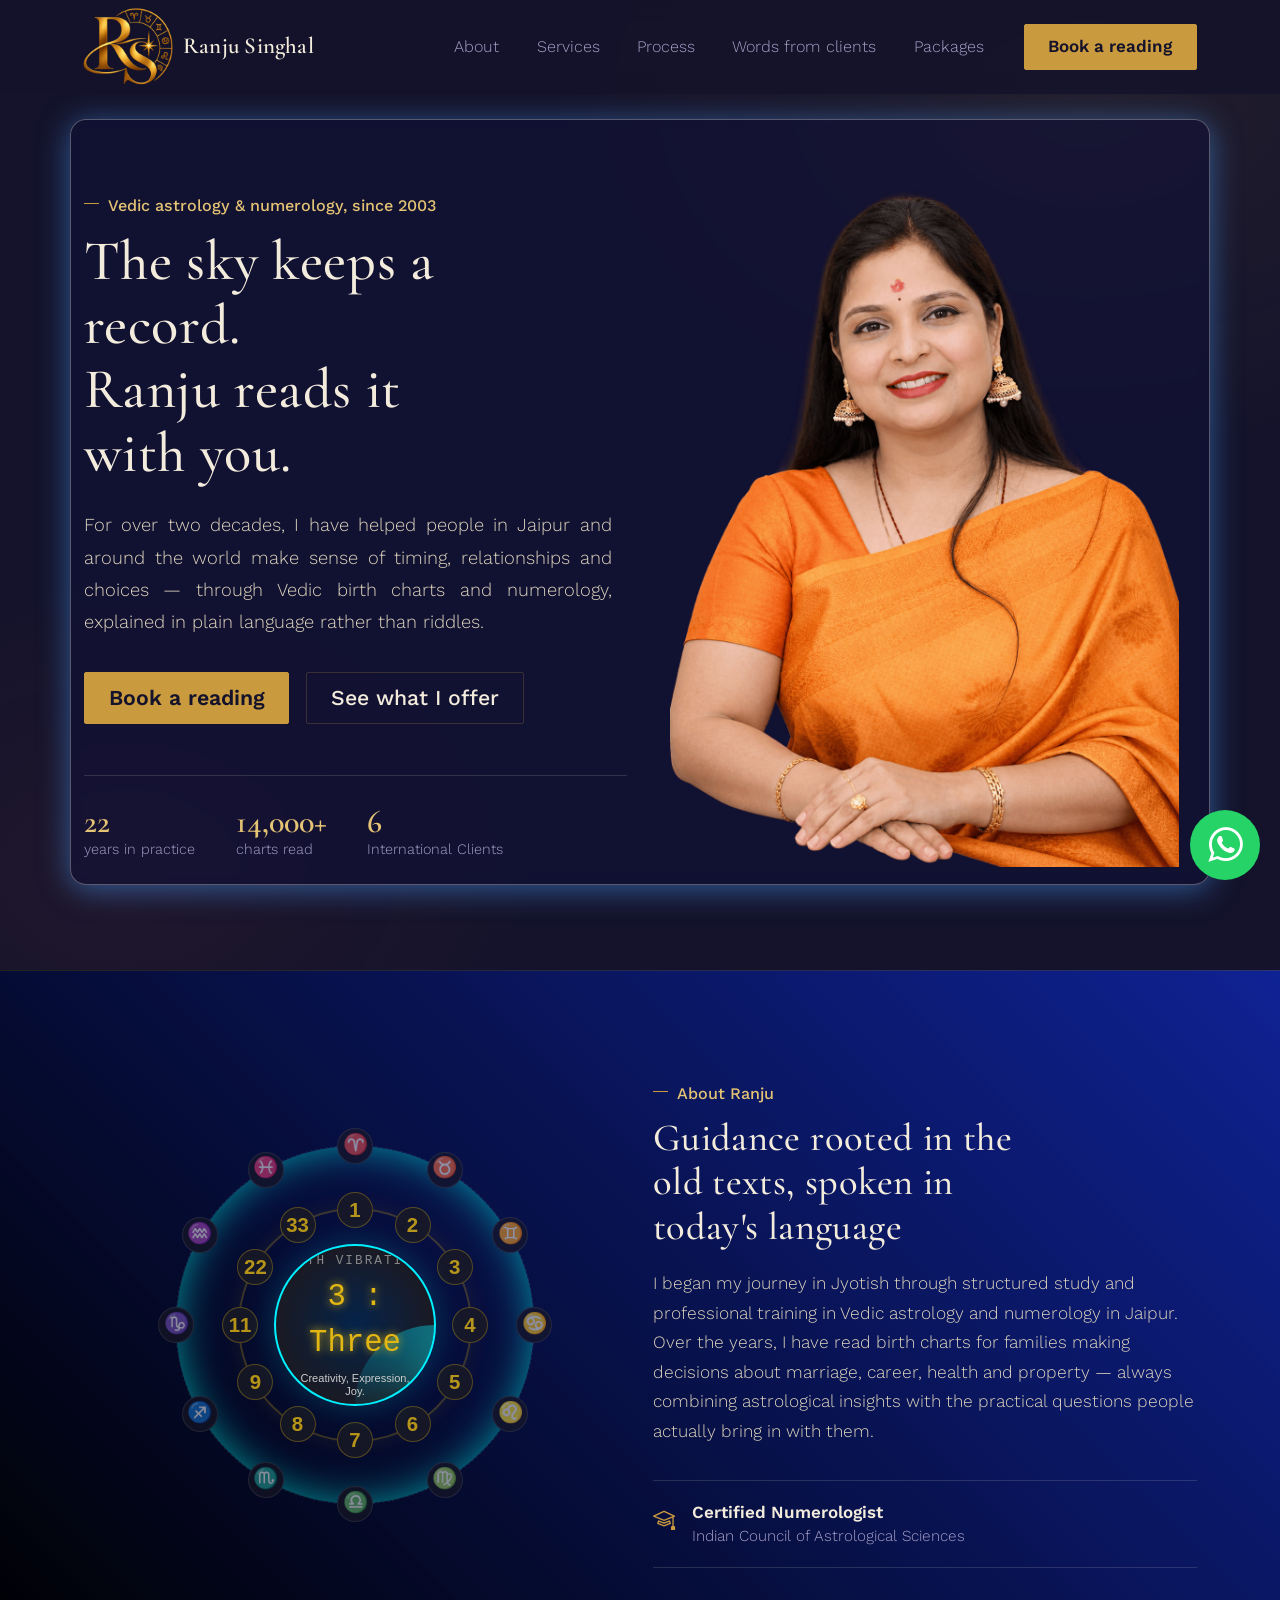
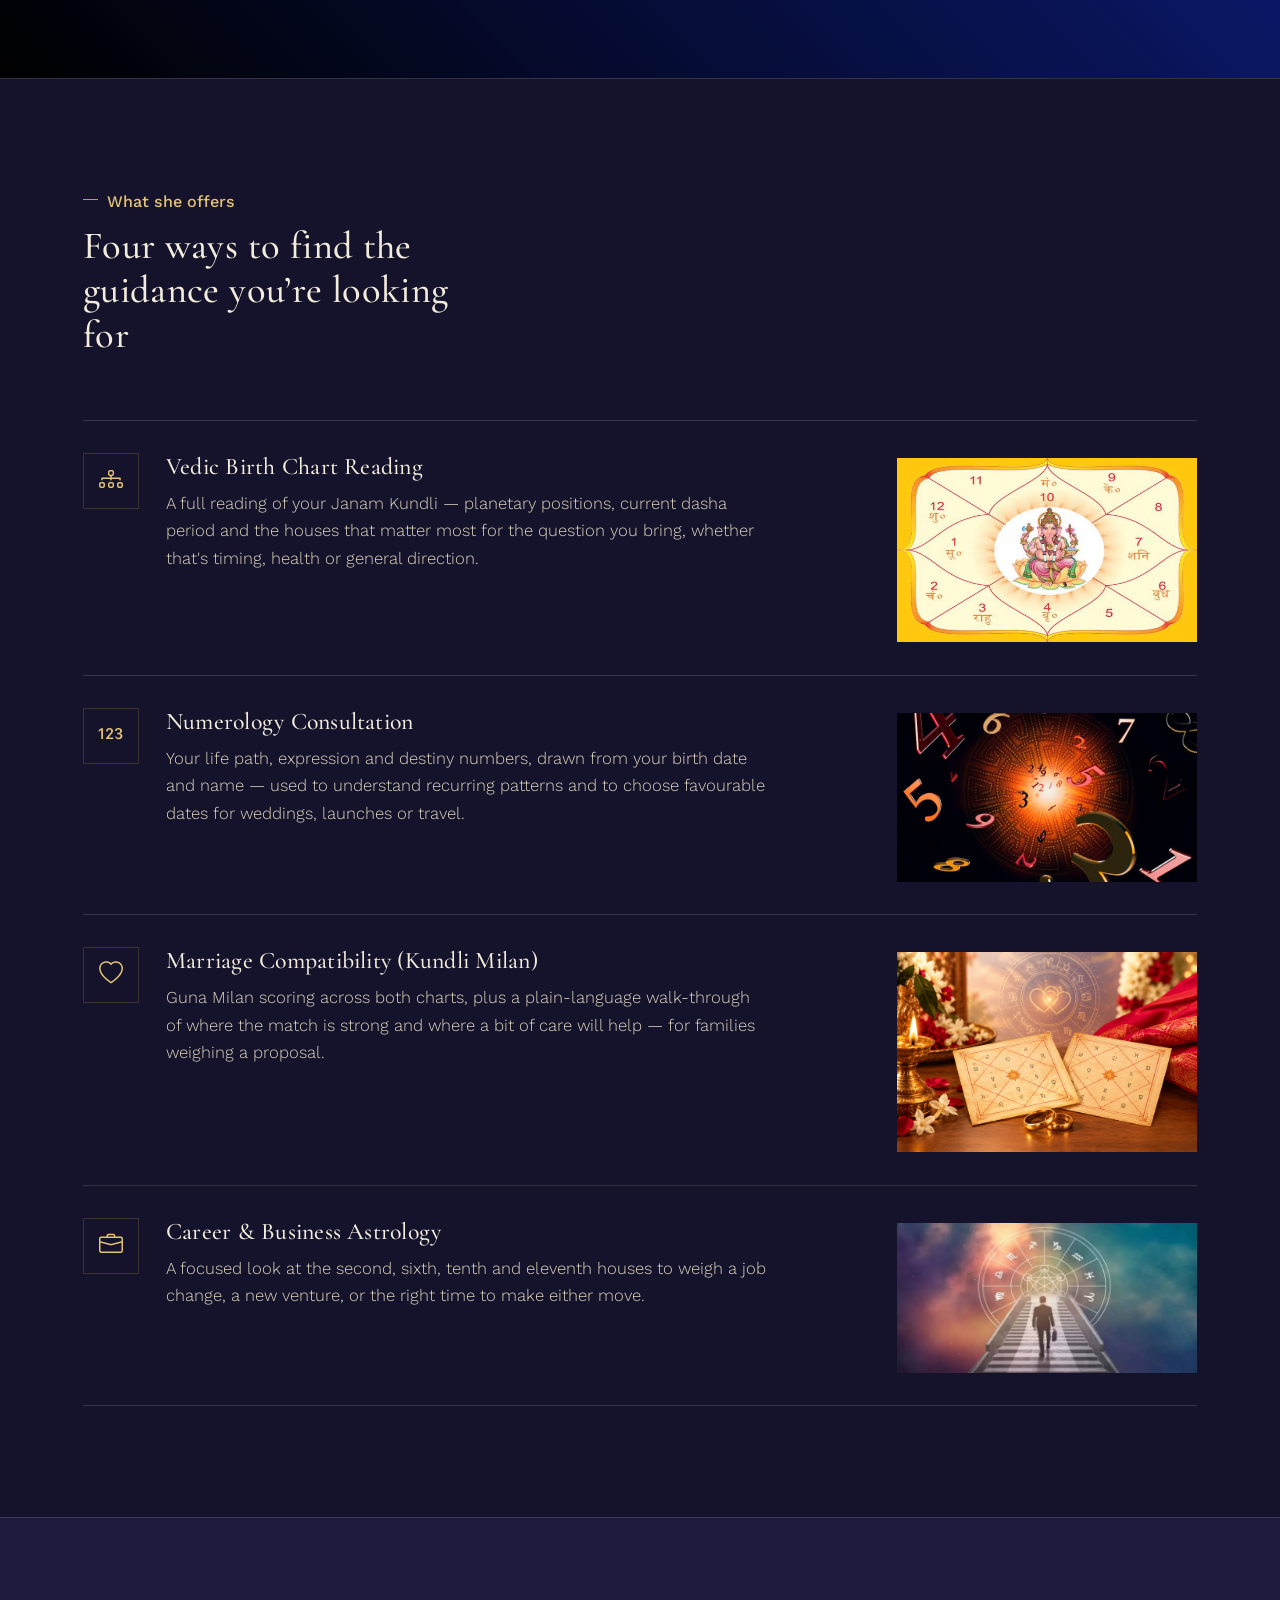
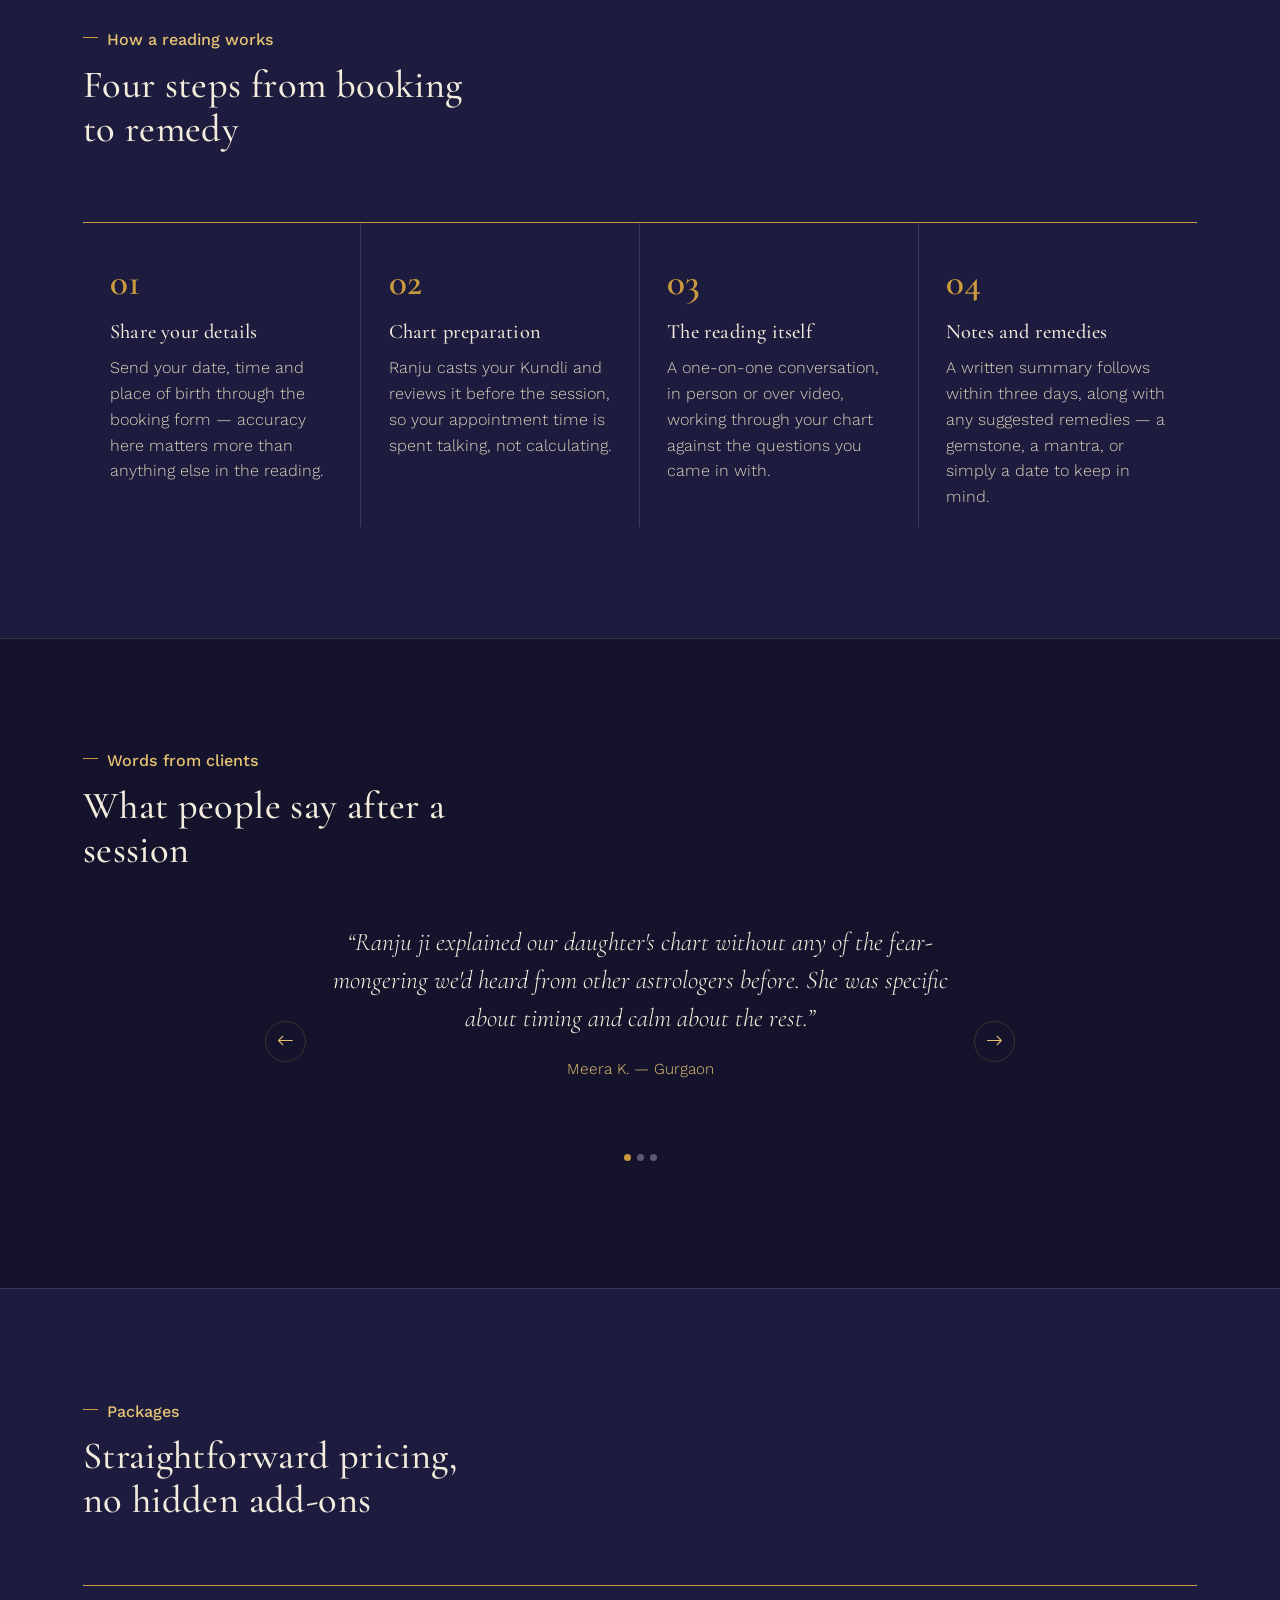
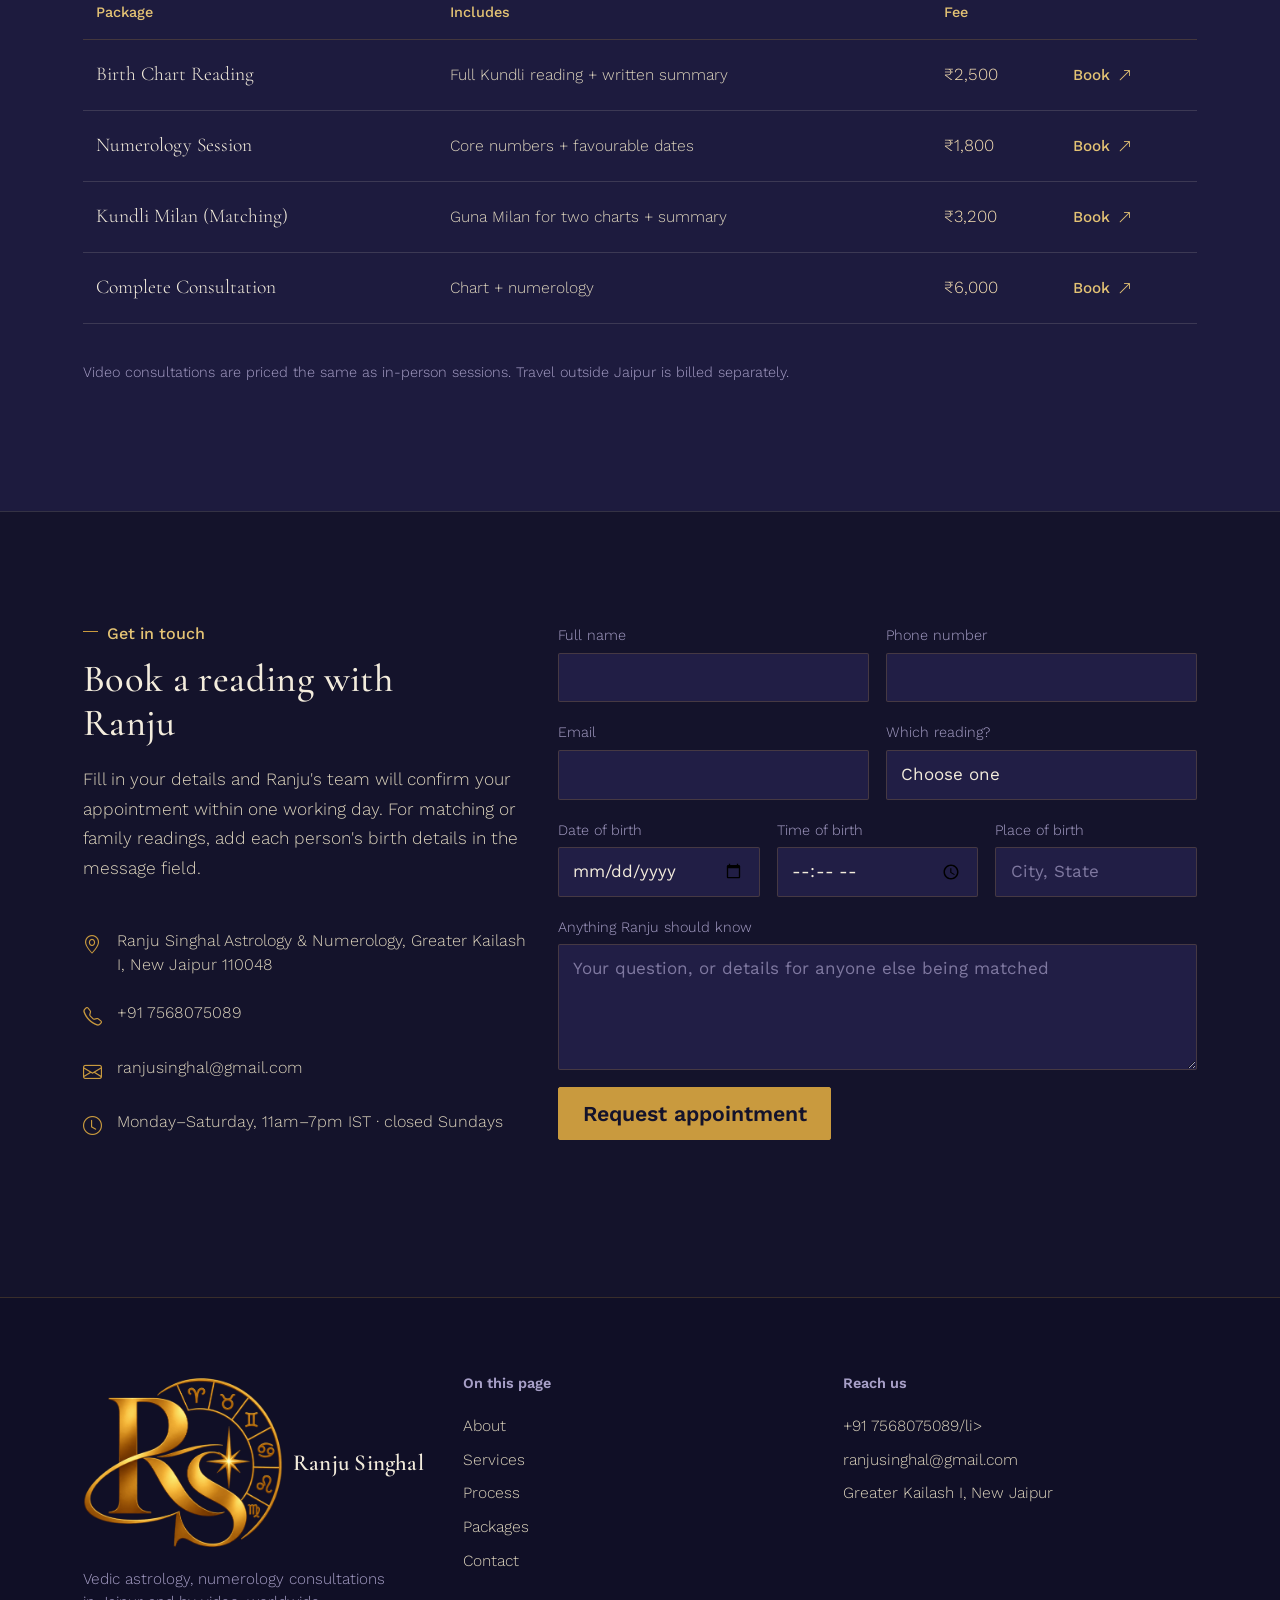
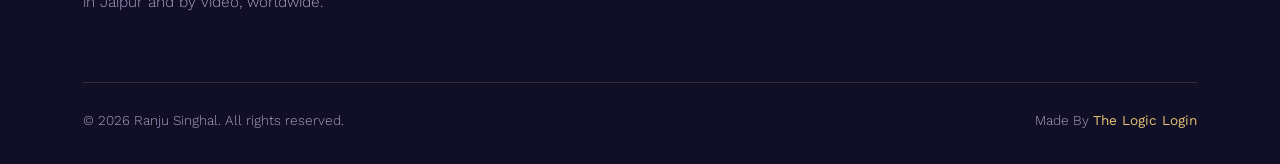
==== commit 135c55ce: "Removed heavy bg-videos and added script for not inspect" ====
--- a/index.html
+++ b/index.html
@@ -22,6 +22,8 @@
   <link rel="stylesheet" href="https://cdnjs.cloudflare.com/ajax/libs/font-awesome/4.7.0/css/font-awesome.min.css">
 
 </head>
+
+
 
 
 <body>
@@ -795,6 +797,34 @@
       this.classList.remove("was-validated");
     });
   </script>
+
+  <script>
+document.addEventListener('contextmenu', function (e) {
+    e.preventDefault();
+});
+
+document.addEventListener('keydown', function (e) {
+
+    // F12
+    if (e.key === 'F12') {
+        e.preventDefault();
+    }
+
+    // Ctrl + Shift + I / J
+    if (
+        e.ctrlKey &&
+        e.shiftKey &&
+        ['i', 'j'].includes(e.key.toLowerCase())
+    ) {
+        e.preventDefault();
+    }
+
+    // Ctrl + U
+    if (e.ctrlKey && e.key.toLowerCase() === 'u') {
+        e.preventDefault();
+    }
+});
+</script>
 </body>
 
 </html>
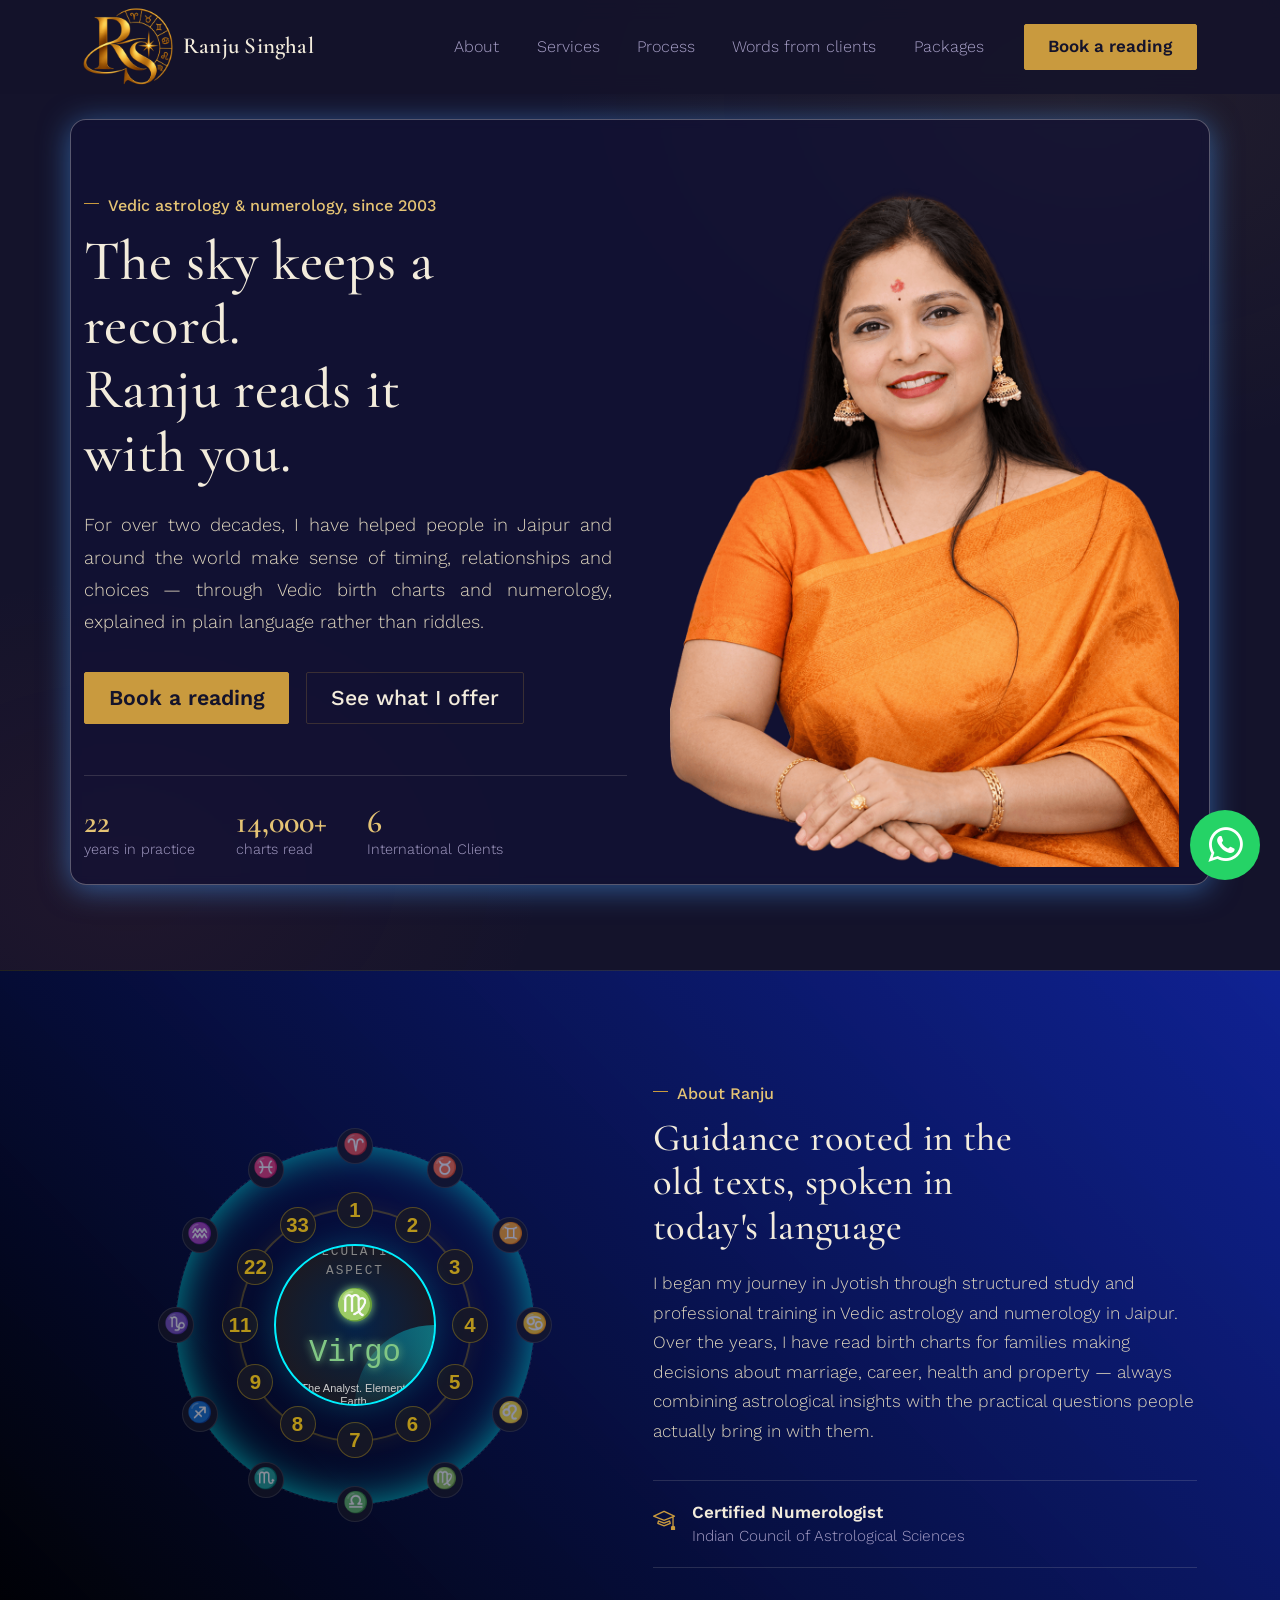
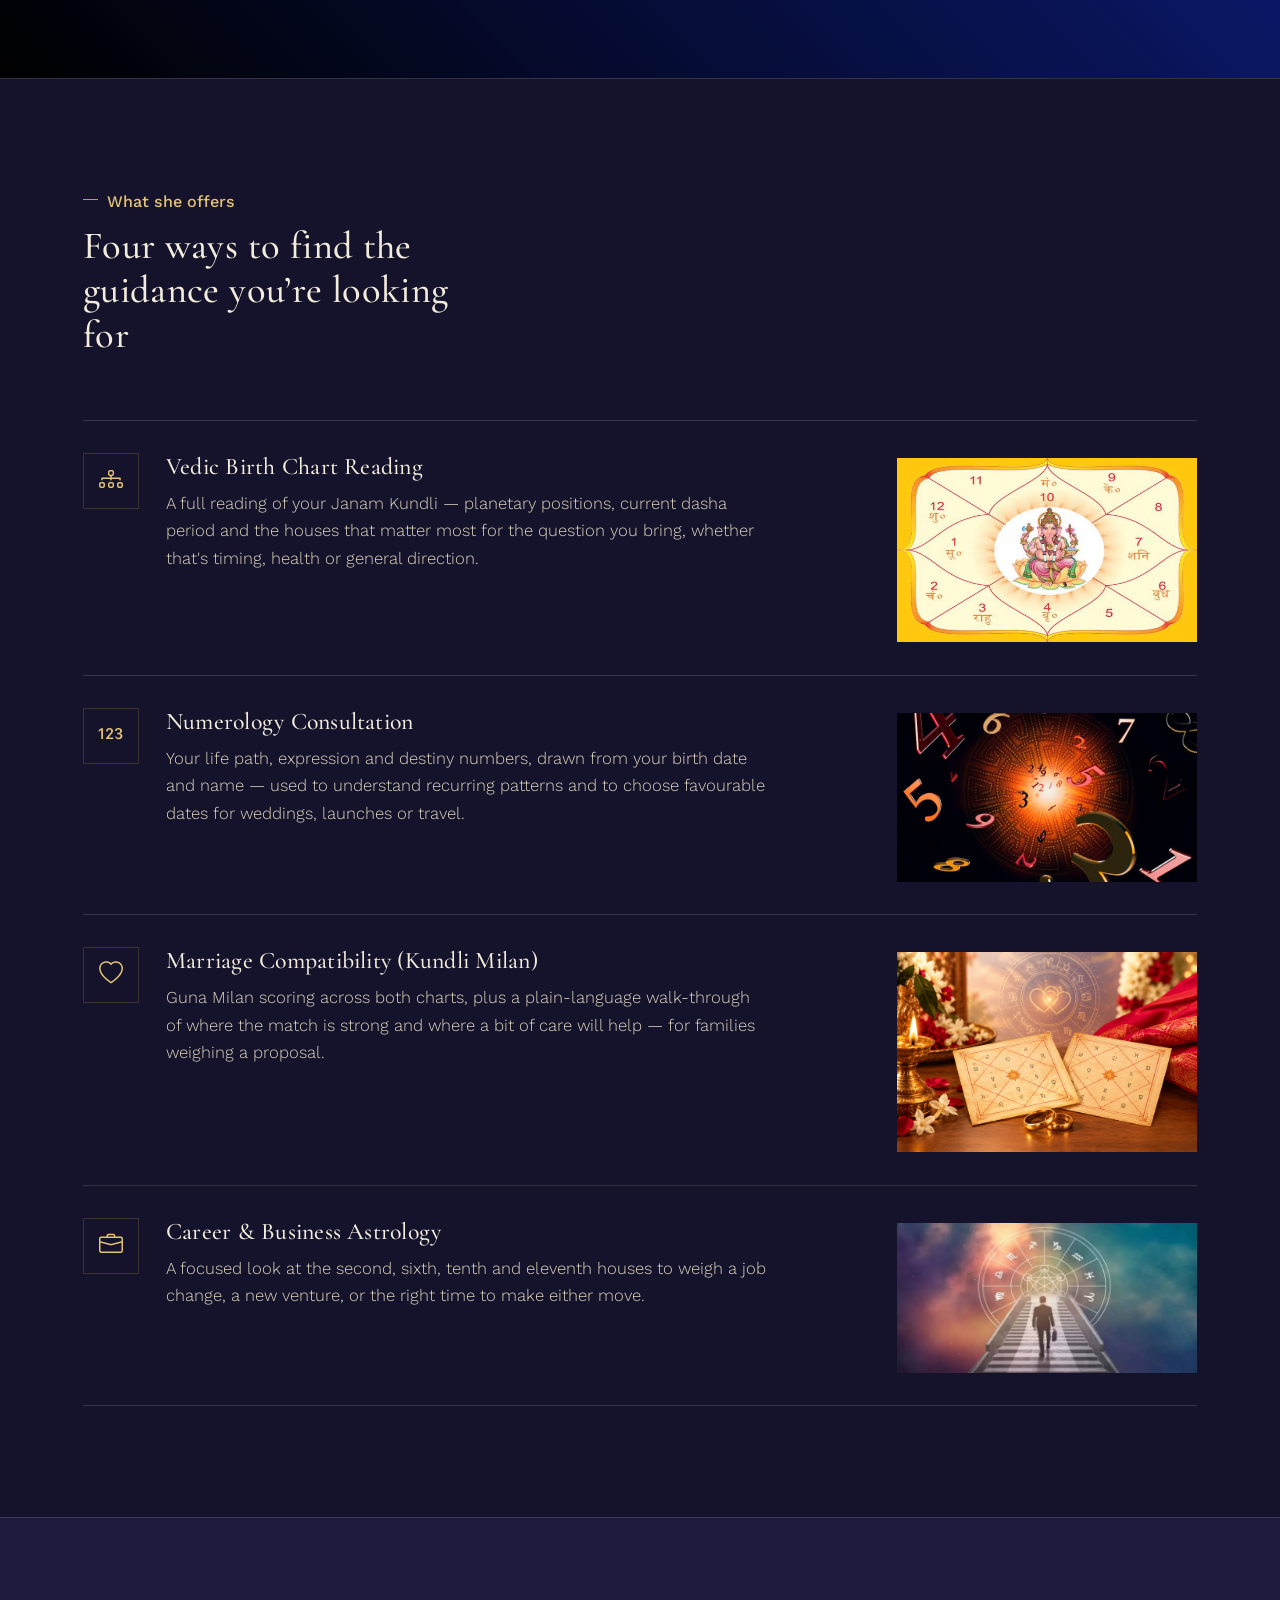
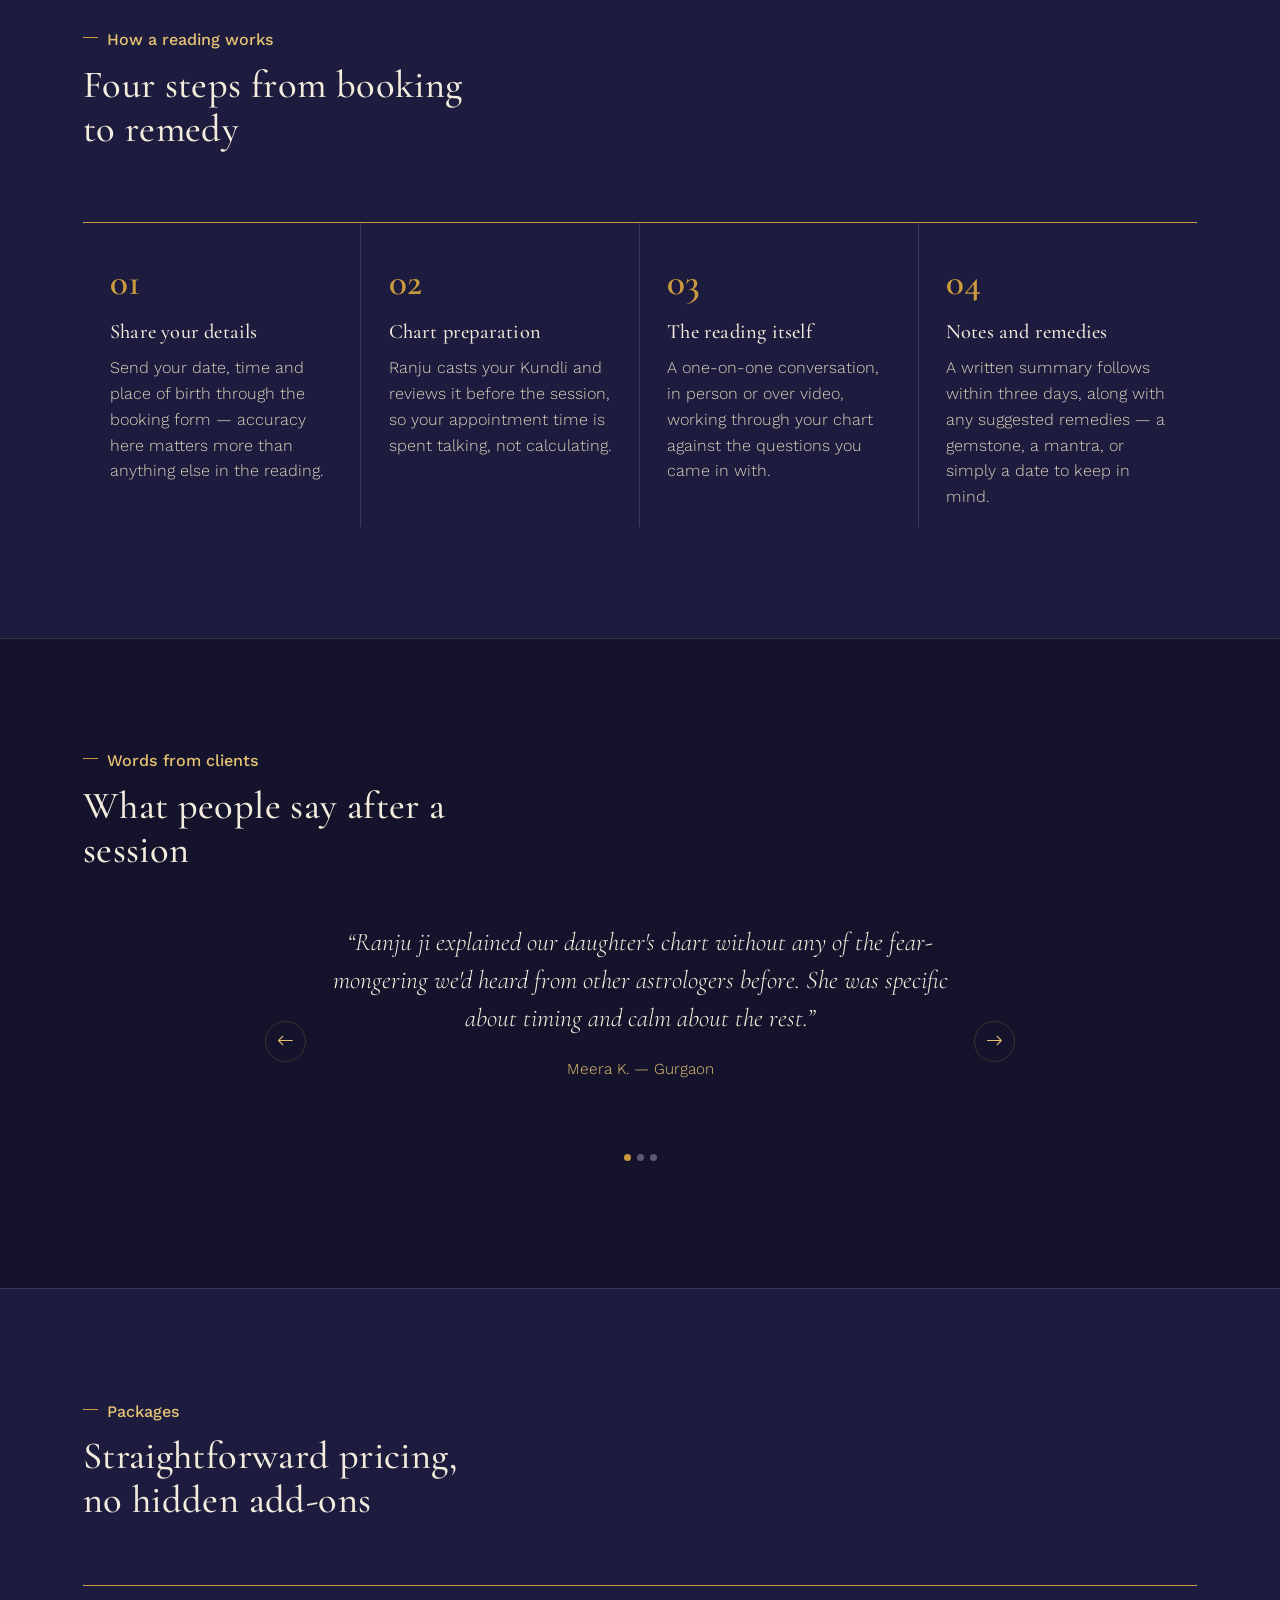
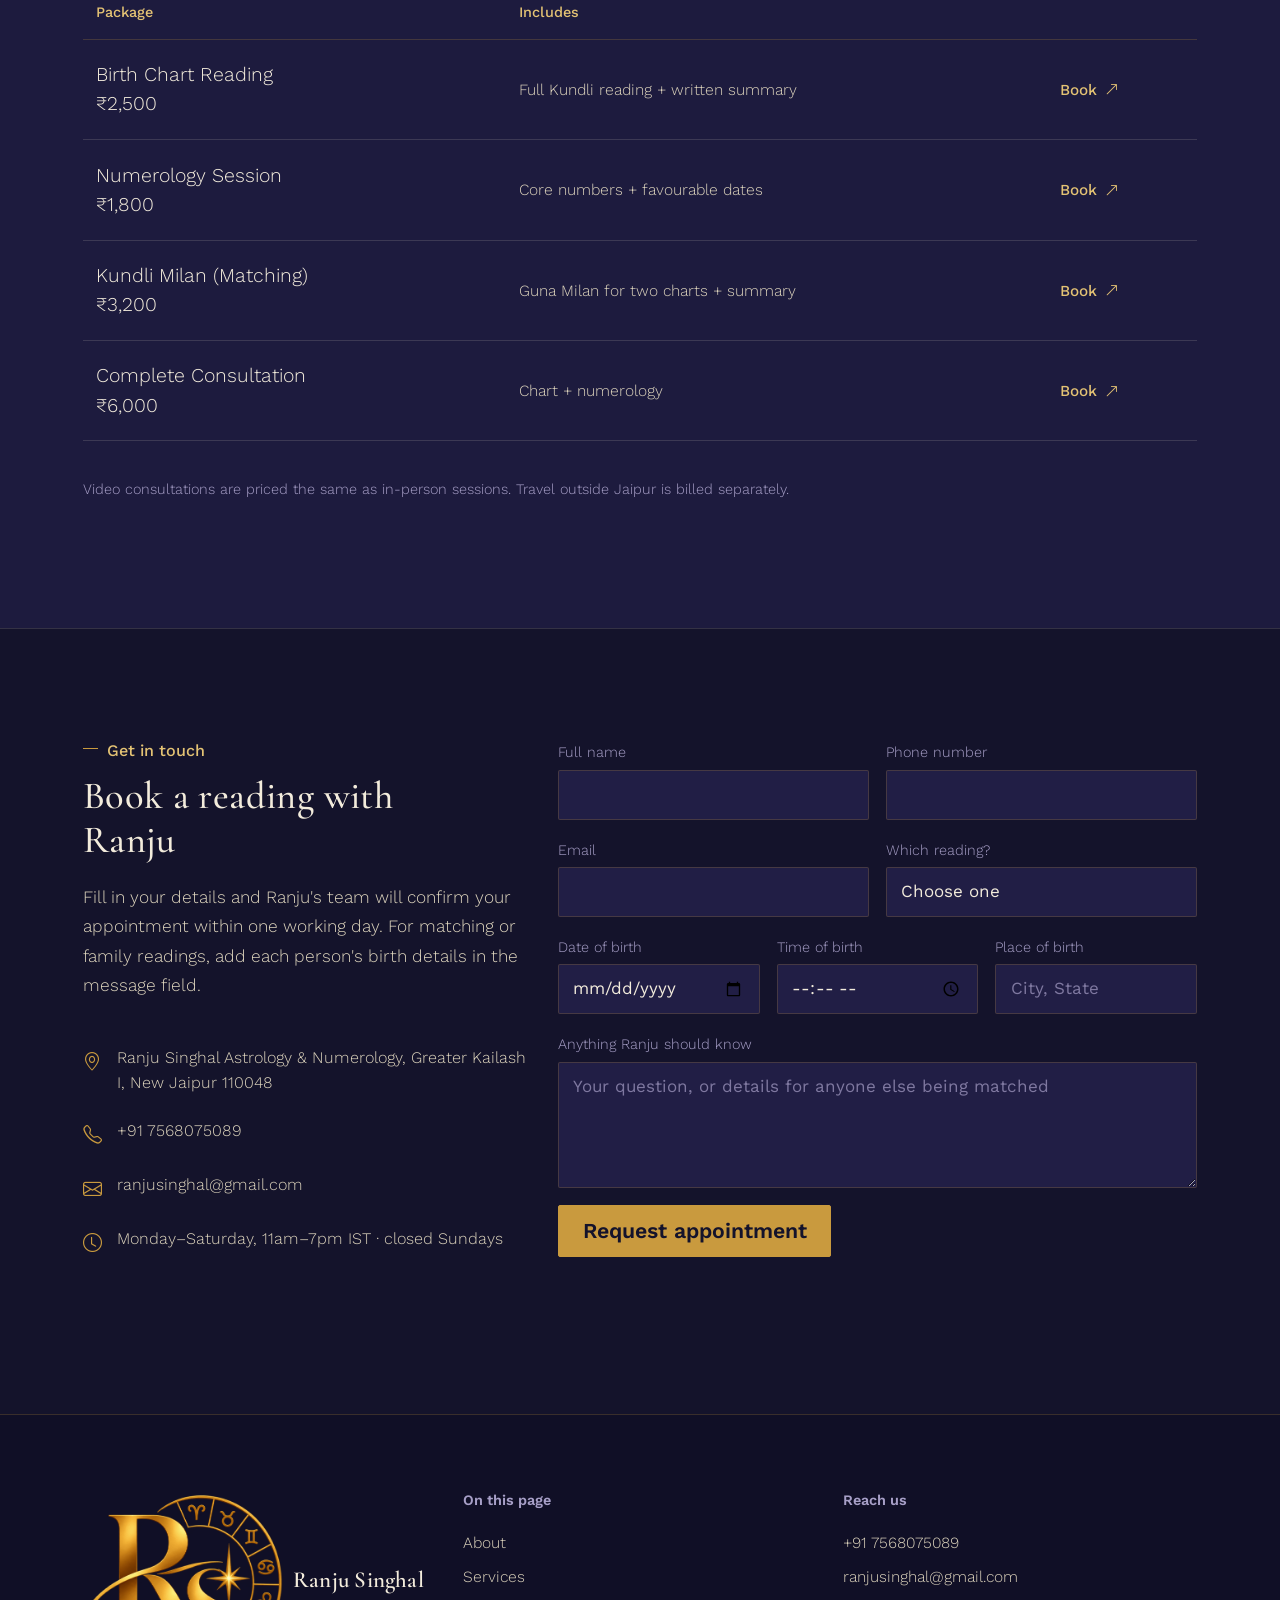
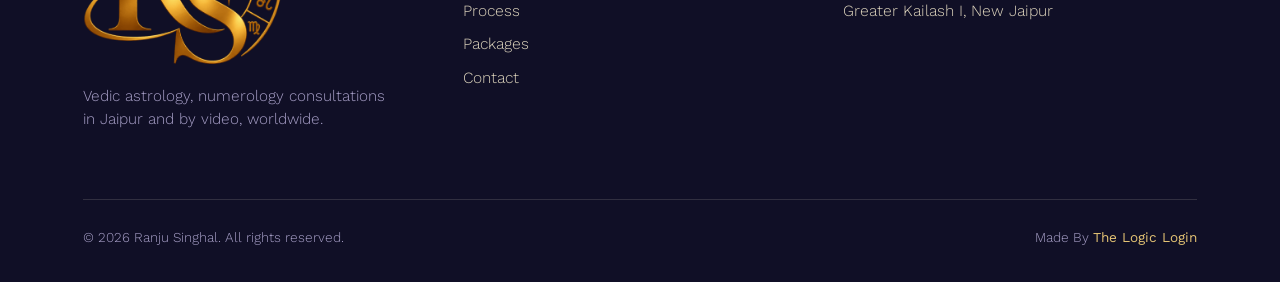
==== commit 4e07de49: "Removed Fee table" ====
--- a/index.html
+++ b/index.html
@@ -385,37 +385,37 @@
               <th scope="col">Package</th>
               <th scope="col">Includes</th>
               <!-- <th scope="col">Duration</th> -->
-              <th scope="col">Fee</th>
+              <!-- <th scope="col">Fee</th> -->
               <th scope="col"></th>
             </tr>
           </thead>
           <tbody>
             <tr>
-              <td>Birth Chart Reading</td>
+              <td>Birth Chart Reading <br> <span>₹2,500</span></td>
               <td>Full Kundli reading + written summary</td>
               <!-- <td>75 min</td> -->
-              <td>₹2,500</td>
+              <!-- <td>₹2,500</td> -->
               <td><a href="#contact" class="link-book">Book <i class="bi bi-arrow-up-right"></i></a></td>
             </tr>
             <tr>
-              <td>Numerology Session</td>
+              <td>Numerology Session <br> <span>₹1,800</span></td>
               <td>Core numbers + favourable dates</td>
               <!-- <td>45 min</td> -->
-              <td>₹1,800</td>
+              <!-- <td>₹1,800</td> -->
               <td><a href="#contact" class="link-book">Book <i class="bi bi-arrow-up-right"></i></a></td>
             </tr>
             <tr>
-              <td>Kundli Milan (Matching)</td>
+              <td>Kundli Milan (Matching) <br> <span>₹3,200</span> </td>
               <td>Guna Milan for two charts + summary</td>
               <!-- <td>60 min</td> -->
-              <td>₹3,200</td>
+              <!-- <td>₹3,200</td> -->
               <td><a href="#contact" class="link-book">Book <i class="bi bi-arrow-up-right"></i></a></td>
             </tr>
             <tr>
-              <td>Complete Consultation</td>
+              <td>Complete Consultation <br><span>₹6,000</span></td>
               <td>Chart + numerology</td>
               <!-- <td>2.5 hrs</td> -->
-              <td>₹6,000</td>
+              <!-- <td>₹6,000</td> -->
               <td><a href="#contact" class="link-book">Book <i class="bi bi-arrow-up-right"></i></a></td>
             </tr>
             
@@ -543,7 +543,7 @@
         <div class="col-lg-4">
           <h4>Reach us</h4>
           <ul class="footer-links">
-            <li>+91 7568075089/li>
+            <li>+91 7568075089</li>
             <li>ranjusinghal@gmail.com</li>
             <li>Greater Kailash I, New Jaipur</li>
           </ul>
--- a/style.css
+++ b/style.css
@@ -657,7 +657,7 @@
 }
 
 .package-table tbody tr td:first-child {
-  font-family: var(--font-display);
+  /* font-family: var(--font-display); */
   font-size: 1.15rem;
   color: var(--ivory);
 }
